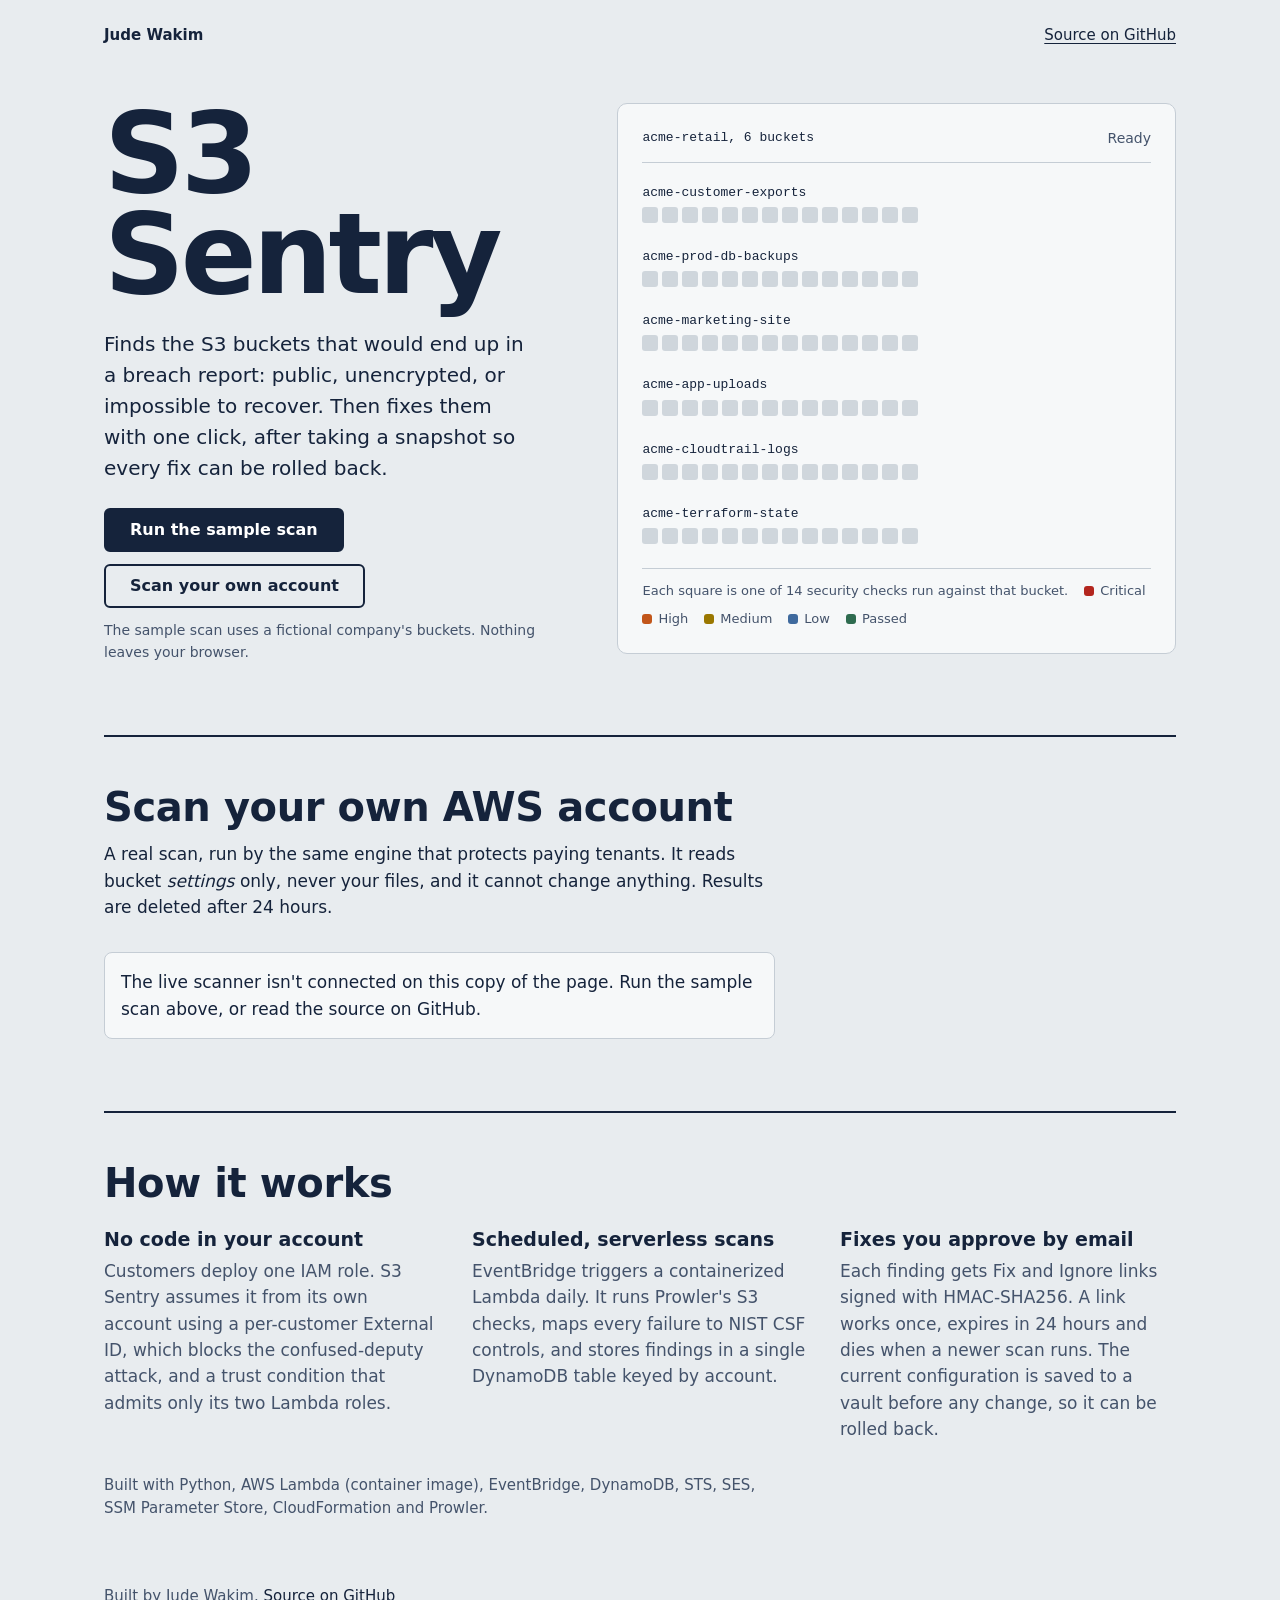
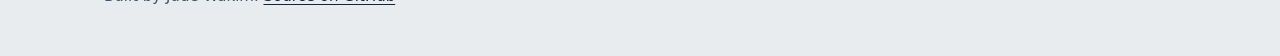
==== web/index.html @ f1c50d21 "feat(web): portfolio demo page with sample and live scan - Sample scan of a fictional company runs f" ====
<!doctype html>
<html lang="en">
<head>
<meta charset="utf-8">
<meta name="viewport" content="width=device-width, initial-scale=1">
<title>S3 Sentry — Jude Wakim</title>
<meta name="description" content="S3 Sentry scans AWS S3 buckets for public exposure, missing encryption and weak recovery settings, then offers one-click fixes with rollback. Try a sample scan or scan your own account read-only.">
<!-- connect-src is narrowed to the demo API host by config.js at deploy time; see web/README.md -->
<meta http-equiv="Content-Security-Policy" content="default-src 'self'; script-src 'self'; style-src 'self' https://fonts.googleapis.com; font-src https://fonts.gstatic.com; img-src 'self' data:; connect-src 'self' https://*.lambda-url.us-east-1.on.aws; base-uri 'none'; form-action 'none'">
<meta name="referrer" content="no-referrer">
<link rel="preconnect" href="https://fonts.googleapis.com">
<link rel="preconnect" href="https://fonts.gstatic.com" crossorigin>
<link rel="stylesheet" href="https://fonts.googleapis.com/css2?family=Archivo:wdth,wght@62..125,400..800&family=Atkinson+Hyperlegible:wght@400;700&family=JetBrains+Mono:wght@400;500&display=swap">
<link rel="stylesheet" href="styles.css">
</head>
<body>
<a class="skip" href="#main">Skip to content</a>

<header class="top">
  <a class="mark" href="../">Jude Wakim</a>
  <nav aria-label="Project links">
    <a href="https://github.com/Judewakim/s3-misconfig">Source on GitHub</a>
  </nav>
</header>

<main id="main">
  <section class="hero" aria-labelledby="title">
    <div class="hero-text">
      <h1 id="title">S3 Sentry</h1>
      <p class="lede">Finds the S3 buckets that would end up in a breach report: public, unencrypted, or impossible to recover. Then fixes them with one click, after taking a snapshot so every fix can be rolled back.</p>
      <div class="hero-actions">
        <button class="btn primary" id="run-sample" type="button">Run the sample scan</button>
        <a class="btn" href="#live">Scan your own account</a>
      </div>
      <p class="fine">The sample scan uses a fictional company's buckets. Nothing leaves your browser.</p>
    </div>

    <figure class="wall-wrap" aria-labelledby="wall-caption">
      <div class="wall-head">
        <span id="wall-account">acme-retail, 6 buckets</span>
        <span id="wall-progress" aria-live="polite">Ready</span>
      </div>
      <ol class="wall" id="wall"></ol>
      <figcaption id="wall-caption" class="legend">
        Each square is one of 14 security checks run against that bucket.
        <span class="key"><i class="pip fail critical"></i>Critical</span>
        <span class="key"><i class="pip fail high"></i>High</span>
        <span class="key"><i class="pip fail medium"></i>Medium</span>
        <span class="key"><i class="pip fail low"></i>Low</span>
        <span class="key"><i class="pip pass"></i>Passed</span>
      </figcaption>
    </figure>
  </section>

  <section class="results" id="results" aria-labelledby="results-title" hidden>
    <div class="results-head">
      <h2 id="results-title">What the scan found</h2>
      <p id="results-summary" class="summary"></p>
      <div class="filters" role="group" aria-label="Filter findings">
        <button type="button" class="chip" data-filter="FAIL" aria-pressed="true">Failed</button>
        <button type="button" class="chip" data-filter="ALL" aria-pressed="false">All checks</button>
      </div>
    </div>
    <ul class="findings" id="findings"></ul>
    <button type="button" class="btn small show-more" id="show-more" hidden>Show all</button>
    <p class="fine" id="results-note"></p>
  </section>

  <section class="live" id="live" aria-labelledby="live-title">
    <h2 id="live-title">Scan your own AWS account</h2>
    <p class="lede-sm">A real scan, run by the same engine that protects paying tenants. It reads bucket <em>settings</em> only, never your files, and it cannot change anything. Results are deleted after 24 hours.</p>

    <div class="live-off" id="live-off" hidden>
      <p>The live scanner isn't connected on this copy of the page. Run the sample scan above, or read the source on GitHub.</p>
    </div>

    <ol class="steps" id="steps">
      <li class="step" data-step="1">
        <h3>Get a one-time link</h3>
        <p>Creates a private session and a secret that only your account will hold.</p>
        <button class="btn primary" id="start-session" type="button">Create my demo link</button>
        <p class="status" id="s1-status" role="status"></p>
      </li>
      <li class="step" data-step="2" aria-disabled="true">
        <h3>Deploy the read-only role</h3>
        <p>Opens AWS CloudFormation with everything filled in. Check the box that acknowledges IAM resources, then choose <b>Create stack</b>. It takes about a minute.</p>
        <a class="btn" id="launch-link" href="#" target="_blank" rel="noopener noreferrer" aria-disabled="true">Open CloudFormation</a>
        <details class="perm">
          <summary>Exactly what the role can do</summary>
          <p>Read the configuration of your buckets: public access settings, policy and ACL status, encryption, versioning, object lock, logging and ownership. It has no permission to list or read objects and no write permissions at all. Only S3 Sentry's demo scanner can use it, and only with your session's secret.</p>
          <p><a href="https://github.com/Judewakim/s3-misconfig/blob/main/demo/demo_onboarding.yaml">Read the template</a></p>
        </details>
      </li>
      <li class="step" data-step="3" aria-disabled="true">
        <h3>Start the scan</h3>
        <form id="scan-form" novalidate>
          <label for="account-id">Your 12-digit AWS account ID</label>
          <div class="row">
            <input id="account-id" name="account" inputmode="numeric" autocomplete="off" placeholder="1234 5678 9012" maxlength="14" disabled>
            <button class="btn primary" id="scan-btn" type="submit" disabled>Start scan</button>
          </div>
        </form>
        <p class="status" id="s3-status" role="status"></p>
      </li>
      <li class="step" data-step="4" aria-disabled="true">
        <h3>Remove the role</h3>
        <p>When you're done, delete the <b>S3SentryLiveDemo</b> stack in CloudFormation. That removes the only thing the demo created.</p>
      </li>
    </ol>
  </section>

  <section class="built" aria-labelledby="built-title">
    <h2 id="built-title">How it works</h2>
    <div class="built-grid">
      <div>
        <h3>No code in your account</h3>
        <p>Customers deploy one IAM role. S3 Sentry assumes it from its own account using a per-customer External ID, which blocks the confused-deputy attack, and a trust condition that admits only its two Lambda roles.</p>
      </div>
      <div>
        <h3>Scheduled, serverless scans</h3>
        <p>EventBridge triggers a containerized Lambda daily. It runs Prowler's S3 checks, maps every failure to NIST CSF controls, and stores findings in a single DynamoDB table keyed by account.</p>
      </div>
      <div>
        <h3>Fixes you approve by email</h3>
        <p>Each finding gets Fix and Ignore links signed with HMAC-SHA256. A link works once, expires in 24 hours and dies when a newer scan runs. The current configuration is saved to a vault before any change, so it can be rolled back.</p>
      </div>
    </div>
    <p class="stack">Built with Python, AWS Lambda (container image), EventBridge, DynamoDB, STS, SES, SSM Parameter Store, CloudFormation and Prowler.</p>
  </section>
</main>

<footer class="foot">
  <p>Built by Jude Wakim. <a href="https://github.com/Judewakim/s3-misconfig">Source on GitHub</a></p>
</footer>

<script src="config.js"></script>
<script src="sample-scan.js"></script>
<script src="app.js"></script>
</body>
</html>
---- web/styles.css ----
/* S3 Sentry demo — inspection-steel palette, severity colors carry meaning only. */
:root {
  --paper: #e8ecef;
  --sheet: #f6f8f9;
  --ink: #15233b;
  --ink-2: #44536b;
  --rule: #c5cdd5;
  --critical: #b3261e;
  --high: #c2561a;
  --medium: #9a7700;
  --low: #3f6a9e;
  --pass: #2e6b4f;
  --idle: #cfd6dc;
  --focus: #1f5fd6;

  --display: "Archivo", "Arial Narrow", system-ui, sans-serif;
  --body: "Atkinson Hyperlegible", system-ui, sans-serif;
  --mono: "JetBrains Mono", ui-monospace, Menlo, monospace;

  --s1: 4px; --s2: 8px; --s3: 12px; --s4: 16px; --s5: 24px; --s6: 32px; --s7: 48px; --s8: 72px;
}

* { box-sizing: border-box; }
[hidden] { display: none !important; }
html { -webkit-text-size-adjust: 100%; }
body {
  margin: 0;
  background: var(--paper);
  color: var(--ink);
  font: 400 17px/1.55 var(--body);
}
a { color: var(--ink); text-underline-offset: 3px; }
a:hover { color: var(--low); }
:focus-visible { outline: 3px solid var(--focus); outline-offset: 2px; border-radius: 2px; }
.skip { position: absolute; left: -999px; top: var(--s2); background: var(--ink); color: #fff; padding: var(--s2) var(--s3); }
.skip:focus { left: var(--s2); }

/* ---------------------------------------------------------------- frame */
.top, main, .foot { max-width: 1120px; margin: 0 auto; padding: 0 var(--s5); }
.top {
  display: flex; justify-content: space-between; align-items: baseline;
  padding-top: var(--s5); padding-bottom: var(--s5);
  font-size: 15px;
}
.mark { font-family: var(--display); font-weight: 700; text-decoration: none; font-stretch: 112%; }
.foot { padding-top: var(--s7); padding-bottom: var(--s7); color: var(--ink-2); font-size: 15px; }

h1, h2, h3 { font-family: var(--display); margin: 0; line-height: 1.1; }
h2 { font-size: clamp(28px, 4vw, 40px); font-weight: 700; font-stretch: 118%; letter-spacing: -0.01em; }
h3 { font-size: 19px; font-weight: 650; font-stretch: 100%; }
p { margin: 0; }
.fine { font-size: 14px; color: var(--ink-2); }

/* ---------------------------------------------------------------- hero */
.hero {
  display: grid;
  grid-template-columns: minmax(0, 5fr) minmax(0, 6fr);
  gap: var(--s7);
  align-items: start;
  padding: var(--s6) 0 var(--s8);
}
h1 {
  font-size: clamp(56px, 9vw, 112px);
  font-weight: 800;
  font-stretch: 125%;
  letter-spacing: -0.035em;
  line-height: 0.9;
  margin-bottom: var(--s5);
}
.lede { font-size: 20px; max-width: 34ch; margin-bottom: var(--s5); }
.lede-sm { max-width: 62ch; margin: var(--s3) 0 var(--s6); }
.hero-actions { display: flex; flex-wrap: wrap; gap: var(--s3); margin-bottom: var(--s3); }

.btn {
  display: inline-flex; align-items: center; justify-content: center;
  min-height: 44px; padding: 0 var(--s5);
  font: 700 16px/1 var(--body);
  color: var(--ink); background: transparent;
  border: 2px solid var(--ink); border-radius: 6px;
  text-decoration: none; cursor: pointer;
}
.btn:hover { background: var(--sheet); color: var(--ink); }
.btn.primary { background: var(--ink); color: #fff; }
.btn.primary:hover { background: #22375a; }
.btn:disabled, .btn[aria-disabled="true"] { opacity: 0.4; cursor: not-allowed; pointer-events: none; }
.btn.small { min-height: 36px; padding: 0 var(--s4); font-size: 14px; border-width: 1.5px; }

/* ---------------------------------------------------------------- wall */
.wall-wrap {
  margin: 0;
  background: var(--sheet);
  border: 1px solid var(--rule);
  border-radius: 10px;
  padding: var(--s5);
}
.wall-head {
  display: flex; justify-content: space-between; gap: var(--s3);
  font-size: 14px; color: var(--ink-2);
  padding-bottom: var(--s3); margin-bottom: var(--s3);
  border-bottom: 1px solid var(--rule);
}
#wall-progress { white-space: nowrap; }
#wall-account { font-family: var(--mono); font-size: 13px; color: var(--ink); }
.wall { list-style: none; margin: 0; padding: 0; display: grid; gap: var(--s2); }
.bucket {
  display: grid;
  grid-template-columns: auto 1fr;
  gap: var(--s1) var(--s4);
  align-items: center;
  padding: var(--s2) 0;
}
.bucket-name { grid-column: 1 / -1; }
.bucket-name {
  font-family: var(--mono); font-size: 13px;
  overflow: hidden; text-overflow: ellipsis; white-space: nowrap;
}
.pips { display: grid; grid-template-columns: repeat(14, 16px); gap: 4px; }
.pip {
  display: block; width: 16px; height: 16px; border-radius: 3px;
  background: var(--idle);
  transition: background-color 160ms ease, transform 160ms ease;
}
.pip.on[data-status="PASS"] { background: var(--pass); }
.pip.on[data-status="FAIL"][data-sev="critical"] { background: var(--critical); transform: scale(1.12); }
.pip.on[data-status="FAIL"][data-sev="high"] { background: var(--high); }
.pip.on[data-status="FAIL"][data-sev="medium"] { background: var(--medium); }
.pip.on[data-status="FAIL"][data-sev="low"] { background: var(--low); }
.pip.on[data-status="NA"] { background: transparent; box-shadow: inset 0 0 0 1px var(--rule); }
.verdict { font-size: 13px; font-weight: 700; }
.bucket[data-worst="critical"] .verdict { color: var(--critical); }
.bucket[data-worst="high"] .verdict { color: var(--high); }
.bucket[data-worst="medium"] .verdict { color: var(--medium); }
.bucket[data-worst="low"] .verdict { color: var(--low); }
.bucket.clean .verdict { color: var(--pass); }
.more { font-size: 14px; color: var(--ink-2); padding-top: var(--s2); }

.legend {
  display: flex; flex-wrap: wrap; align-items: center; gap: var(--s2) var(--s4);
  margin-top: var(--s4); padding-top: var(--s3); border-top: 1px solid var(--rule);
  font-size: 13px; color: var(--ink-2);
}
.key { display: inline-flex; align-items: center; gap: 6px; }
.legend .pip { width: 10px; height: 10px; }
.legend .pip.fail.critical { background: var(--critical); }
.legend .pip.fail.high { background: var(--high); }
.legend .pip.fail.medium { background: var(--medium); }
.legend .pip.fail.low { background: var(--low); }
.legend .pip.pass { background: var(--pass); }

/* ------------------------------------------------------------- findings */
.results { padding-bottom: var(--s8); }
.results-head {
  display: grid; grid-template-columns: 1fr auto; gap: var(--s3) var(--s5);
  align-items: end; margin-bottom: var(--s5);
}
.summary { grid-column: 1; max-width: 70ch; color: var(--ink-2); }
.filters { grid-column: 2; grid-row: 1 / span 2; display: flex; gap: var(--s2); }
.chip {
  min-height: 36px; padding: 0 var(--s4);
  font: 700 14px/1 var(--body); color: var(--ink);
  background: transparent; border: 1.5px solid var(--rule); border-radius: 999px; cursor: pointer;
}
.chip[aria-pressed="true"] { background: var(--ink); border-color: var(--ink); color: #fff; }

.findings { list-style: none; margin: 0 0 var(--s4); padding: 0; border-top: 2px solid var(--ink); }
.finding {
  display: grid; grid-template-columns: 92px minmax(0, 1fr); gap: var(--s4);
  padding: var(--s4) 0; border-bottom: 1px solid var(--rule);
}
/* The inspection tag: severity name on a notched label, color = meaning. */
.tag {
  align-self: start;
  display: inline-block; padding: 5px 10px 5px 14px;
  font: 700 13px/1.2 var(--display); font-stretch: 110%;
  color: #fff; background: var(--pass);
  clip-path: polygon(8px 0, 100% 0, 100% 100%, 8px 100%, 0 50%);
}
.finding[data-sev="critical"] .tag { background: var(--critical); }
.finding[data-sev="high"] .tag { background: var(--high); }
.finding[data-sev="medium"] .tag { background: var(--medium); }
.finding[data-sev="low"] .tag { background: var(--low); }
.finding[data-status="PASS"] h3 { font-weight: 500; }
.finding-body { display: grid; gap: var(--s1); max-width: 72ch; }
.res { font-family: var(--mono); font-size: 13px; color: var(--ink-2); word-break: break-all; }
.detail { margin-top: var(--s1); }
.nist { font-size: 13px; color: var(--ink-2); }
.finding-actions { margin-top: var(--s2); }
.show-more { margin: 0 0 var(--s4); }
.empty { padding: var(--s5) 0; color: var(--ink-2); }

.fix { margin-top: var(--s3); padding: var(--s4); background: var(--sheet); border: 1px solid var(--rule); border-radius: 8px; display: grid; gap: var(--s3); }
.diff { display: grid; grid-template-columns: 1fr 1fr; gap: var(--s3); }
.side-label { display: block; font-size: 13px; color: var(--ink-2); margin-bottom: var(--s1); }
.fix pre {
  margin: 0; padding: var(--s3); overflow-x: auto;
  font: 12.5px/1.5 var(--mono); background: #fff; border: 1px solid var(--rule); border-radius: 6px;
}

/* ------------------------------------------------------------------ live */
.live { padding: var(--s7) 0 var(--s8); border-top: 2px solid var(--ink); }
.live-off { padding: var(--s4); background: var(--sheet); border: 1px solid var(--rule); border-radius: 8px; max-width: 62ch; }
.steps { list-style: none; counter-reset: step; margin: 0; padding: 0; display: grid; gap: var(--s2); max-width: 760px; }
.step {
  counter-increment: step;
  position: relative;
  padding: var(--s5) var(--s5) var(--s5) 76px;
  background: var(--sheet); border: 1px solid var(--rule); border-radius: 10px;
  display: grid; gap: var(--s3); justify-items: start;
}
.step::before {
  content: counter(step);
  position: absolute; left: var(--s5); top: 18px;
  font: 800 34px/1 var(--display); font-stretch: 125%;
  color: var(--ink);
}
.step[aria-disabled="true"] { opacity: 0.55; }
.step.done::before { content: "✓"; color: var(--pass); }
.step p { max-width: 60ch; }
.status { font-size: 15px; min-height: 1.4em; }
.status[data-tone="ok"] { color: var(--pass); font-weight: 700; }
.status[data-tone="err"] { color: var(--critical); font-weight: 700; }
#scan-form { display: grid; gap: var(--s2); width: 100%; }
#scan-form label { font-weight: 700; font-size: 15px; }
.row { display: flex; gap: var(--s2); flex-wrap: wrap; }
#account-id {
  min-height: 44px; width: 14em; padding: 0 var(--s3);
  font: 500 17px var(--mono); letter-spacing: 0.04em;
  color: var(--ink); background: #fff; border: 1.5px solid var(--ink-2); border-radius: 6px;
}
#account-id:disabled { background: transparent; border-color: var(--rule); }
.perm summary { cursor: pointer; font-weight: 700; font-size: 15px; }
.perm[open] summary { margin-bottom: var(--s2); }
.perm p + p { margin-top: var(--s2); }

/* ---------------------------------------------------------------- built */
.built { padding: var(--s7) 0 var(--s4); border-top: 2px solid var(--ink); }
.built-grid { display: grid; grid-template-columns: repeat(3, minmax(0, 1fr)); gap: var(--s6); margin: var(--s5) 0 var(--s6); }
.built-grid h3 { margin-bottom: var(--s2); }
.built-grid p { color: var(--ink-2); }
.stack { font-size: 15px; color: var(--ink-2); max-width: 70ch; }

/* ------------------------------------------------------------ responsive */
@media (max-width: 920px) {
  .hero { grid-template-columns: 1fr; gap: var(--s6); padding-bottom: var(--s7); }
  .built-grid { grid-template-columns: 1fr; gap: var(--s5); }
}
@media (max-width: 560px) {
  body { font-size: 16px; }
  .top, main, .foot { padding: 0 var(--s4); }
  .top { padding-top: var(--s4); padding-bottom: var(--s4); }
  .wall-wrap { padding: var(--s4); }
  .pips { grid-template-columns: repeat(14, minmax(0, 1fr)); gap: 3px; width: 100%; }
  .bucket .pip { width: 100%; height: auto; aspect-ratio: 1; }
  .bucket { grid-template-columns: minmax(0, 1fr) 72px; }
  .results-head { grid-template-columns: 1fr; }
  .filters { grid-column: 1; grid-row: auto; }
  .finding { grid-template-columns: 1fr; gap: var(--s2); }
  .tag { justify-self: start; }
  .diff { grid-template-columns: 1fr; }
  .step { padding: var(--s4) var(--s4) var(--s4) 56px; }
  .step::before { left: var(--s4); font-size: 28px; }
  #account-id { width: 100%; }
}
@media (prefers-reduced-motion: reduce) {
  .pip { transition: none; }
}
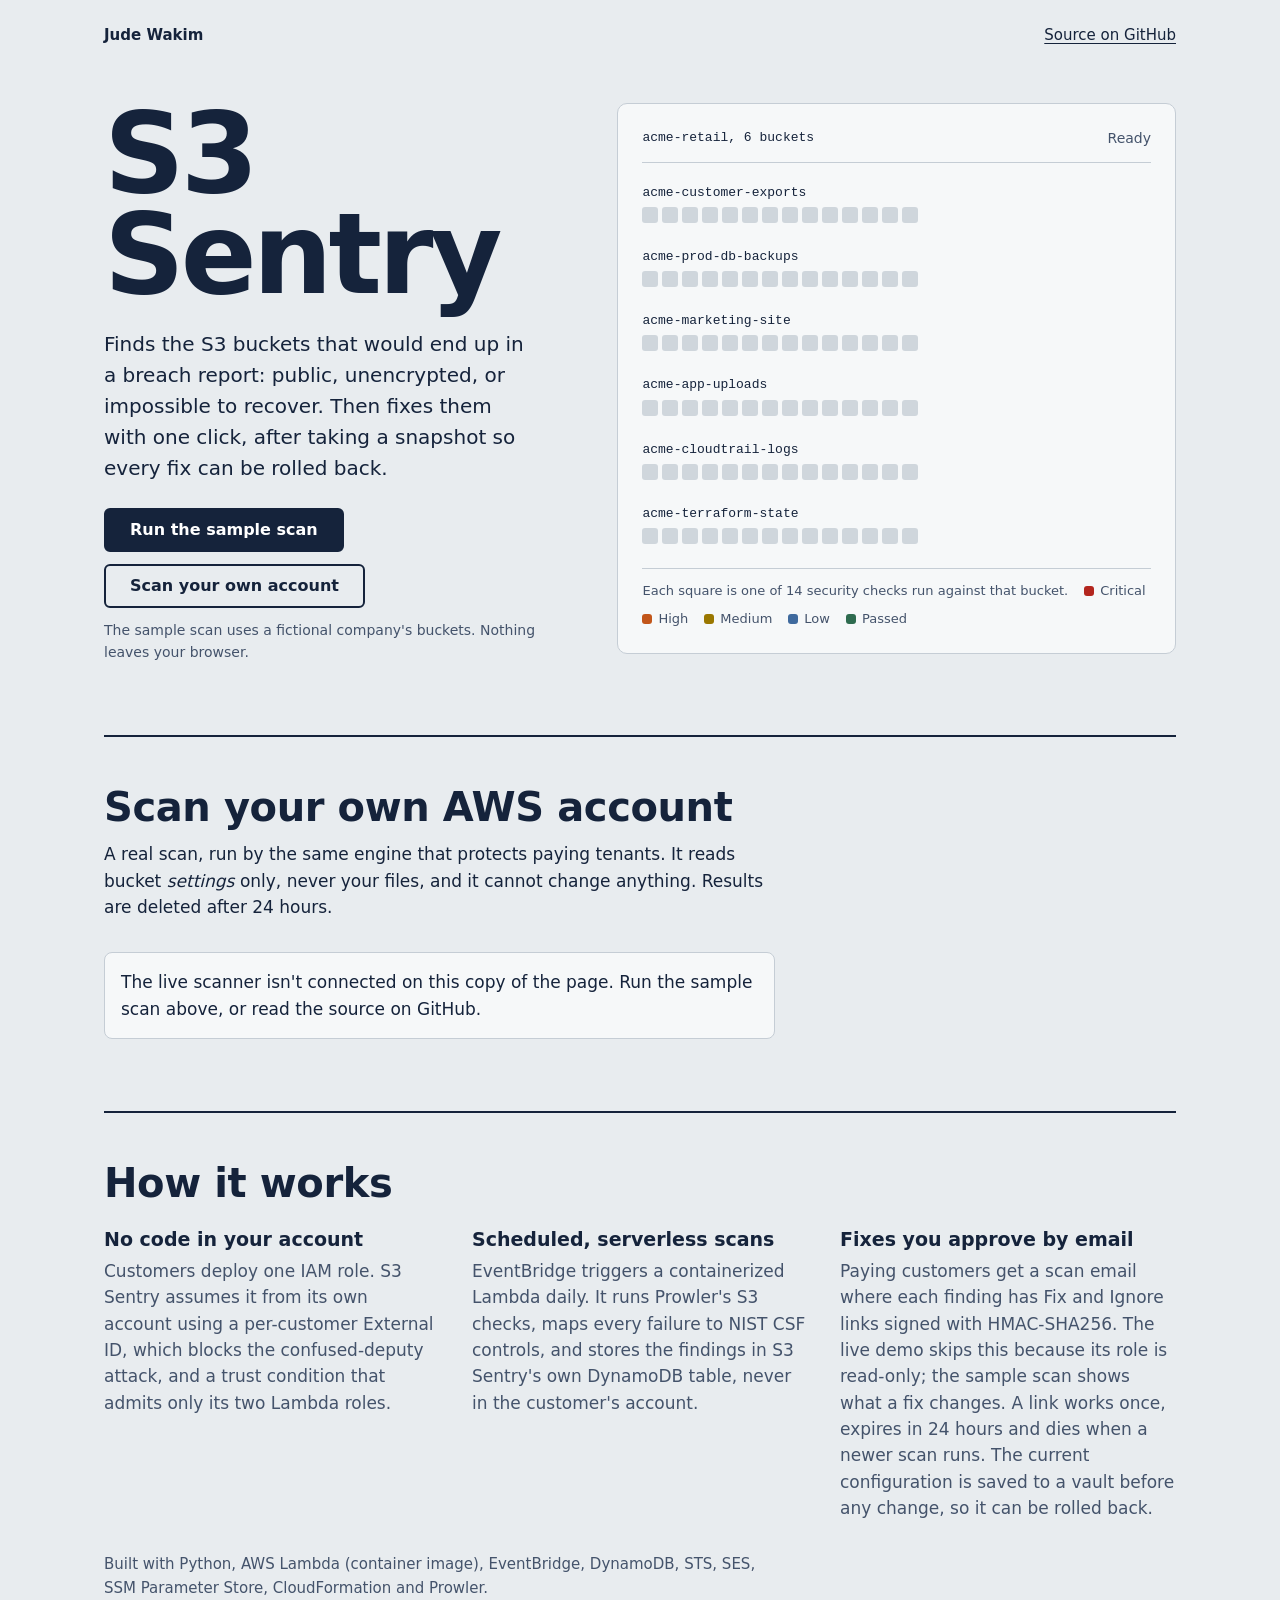
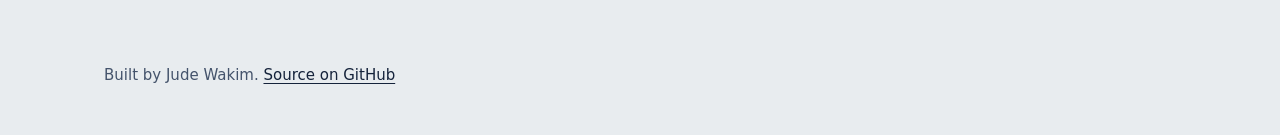
==== commit 9123069c: "fix: don't count account-level findings as buckets; clarify demo copy - summarize(): buckets_affecte" ====
--- a/web/index.html
+++ b/web/index.html
@@ -118,11 +118,11 @@
       </div>
       <div>
         <h3>Scheduled, serverless scans</h3>
-        <p>EventBridge triggers a containerized Lambda daily. It runs Prowler's S3 checks, maps every failure to NIST CSF controls, and stores findings in a single DynamoDB table keyed by account.</p>
+        <p>EventBridge triggers a containerized Lambda daily. It runs Prowler's S3 checks, maps every failure to NIST CSF controls, and stores the findings in S3 Sentry's own DynamoDB table, never in the customer's account.</p>
       </div>
       <div>
         <h3>Fixes you approve by email</h3>
-        <p>Each finding gets Fix and Ignore links signed with HMAC-SHA256. A link works once, expires in 24 hours and dies when a newer scan runs. The current configuration is saved to a vault before any change, so it can be rolled back.</p>
+        <p>Paying customers get a scan email where each finding has Fix and Ignore links signed with HMAC-SHA256. The live demo skips this because its role is read-only; the sample scan shows what a fix changes. A link works once, expires in 24 hours and dies when a newer scan runs. The current configuration is saved to a vault before any change, so it can be rolled back.</p>
       </div>
     </div>
     <p class="stack">Built with Python, AWS Lambda (container image), EventBridge, DynamoDB, STS, SES, SSM Parameter Store, CloudFormation and Prowler.</p>
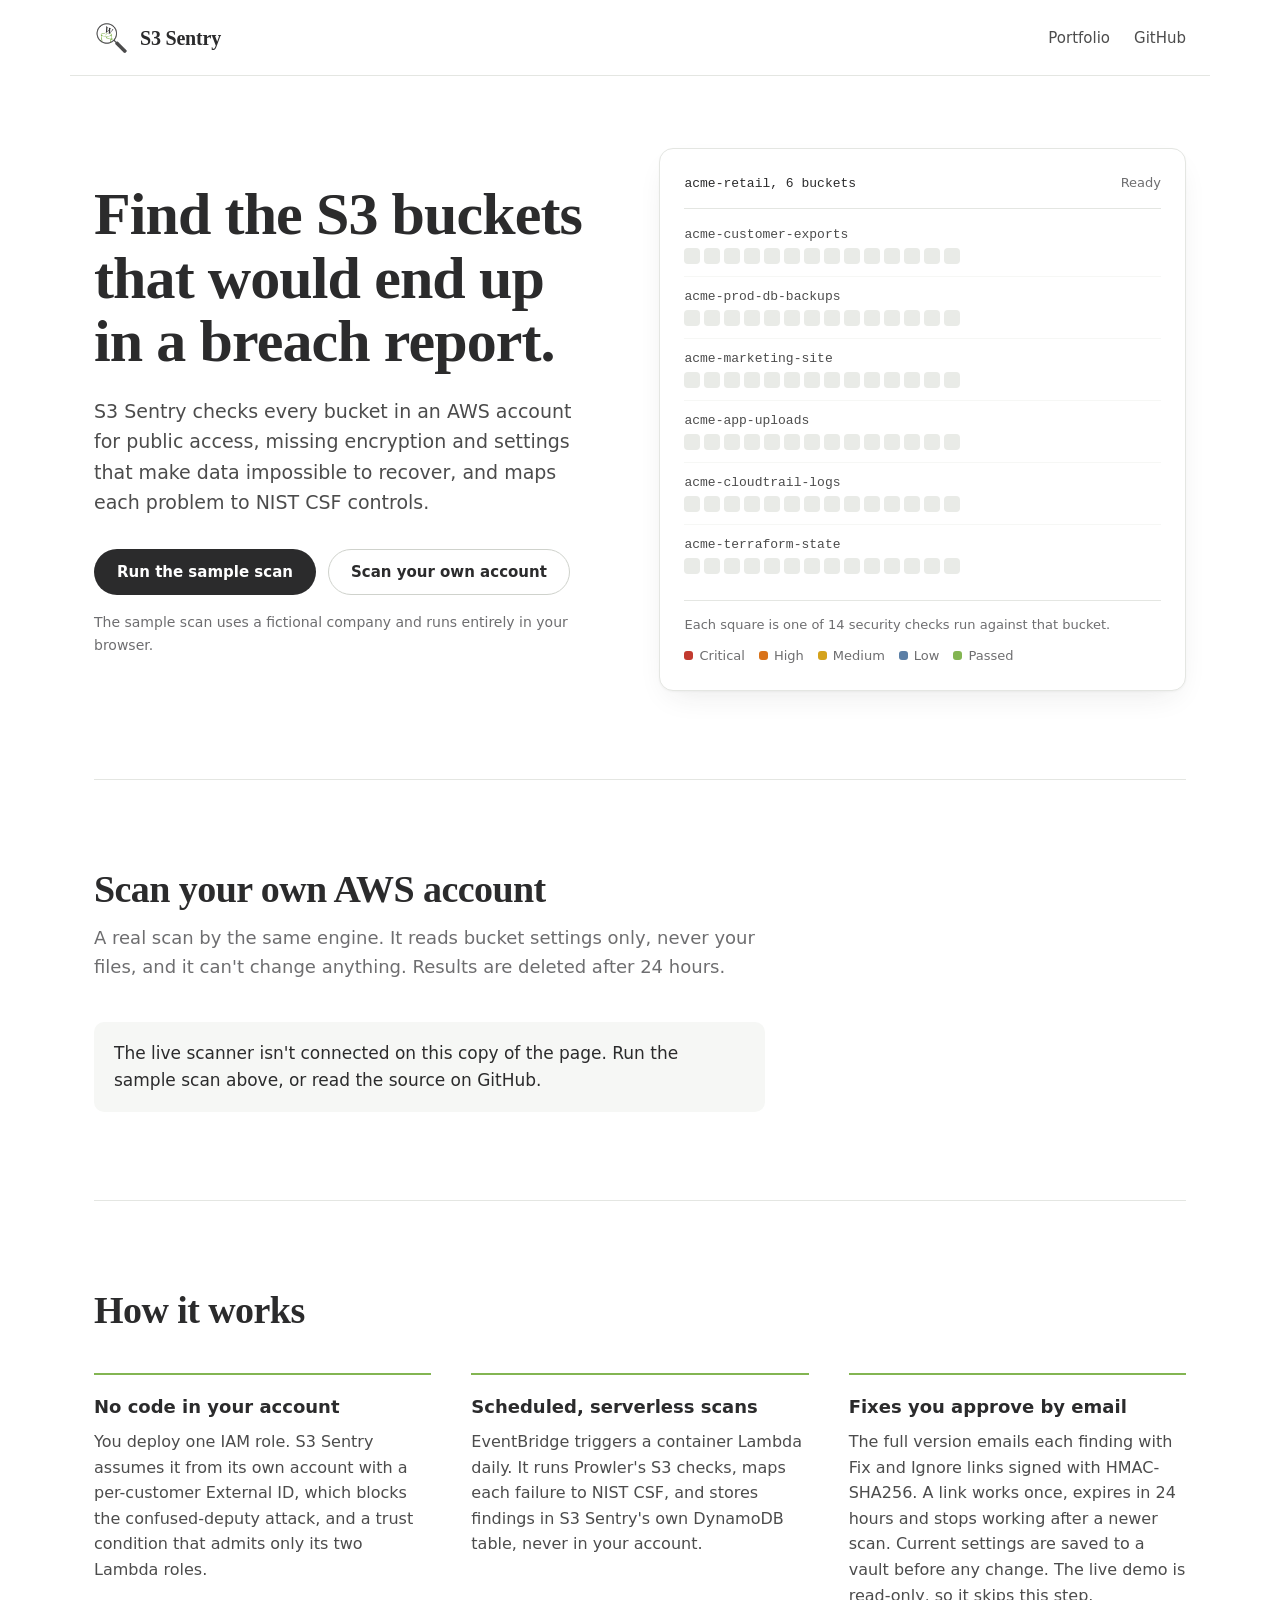
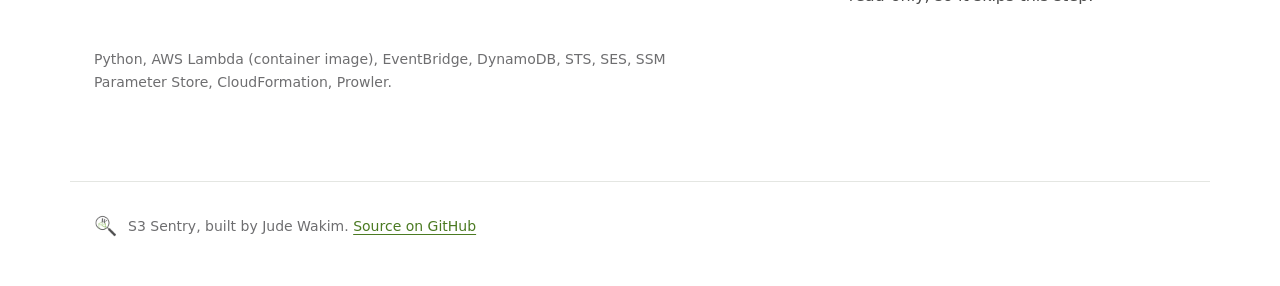
==== commit 33e3f6e7: "feat(web): redesign in S3 Sentry brand (white, graphite, logo green) - Logo in header/footer and as " ====
--- a/web/index.html
+++ b/web/index.html
@@ -4,71 +4,81 @@
 <meta charset="utf-8">
 <meta name="viewport" content="width=device-width, initial-scale=1">
 <title>S3 Sentry — Jude Wakim</title>
-<meta name="description" content="S3 Sentry scans AWS S3 buckets for public exposure, missing encryption and weak recovery settings, then offers one-click fixes with rollback. Try a sample scan or scan your own account read-only.">
-<!-- connect-src is narrowed to the demo API host by config.js at deploy time; see web/README.md -->
+<meta name="description" content="S3 Sentry scans AWS S3 buckets for public exposure, missing encryption and weak recovery settings. Try a sample scan, or scan your own account with a read-only role.">
 <meta http-equiv="Content-Security-Policy" content="default-src 'self'; script-src 'self'; style-src 'self' https://fonts.googleapis.com; font-src https://fonts.gstatic.com; img-src 'self' data:; connect-src 'self' https://*.lambda-url.us-east-1.on.aws; base-uri 'none'; form-action 'none'">
 <meta name="referrer" content="no-referrer">
+<link rel="icon" href="logo.png">
 <link rel="preconnect" href="https://fonts.googleapis.com">
 <link rel="preconnect" href="https://fonts.gstatic.com" crossorigin>
-<link rel="stylesheet" href="https://fonts.googleapis.com/css2?family=Archivo:wdth,wght@62..125,400..800&family=Atkinson+Hyperlegible:wght@400;700&family=JetBrains+Mono:wght@400;500&display=swap">
+<link rel="stylesheet" href="https://fonts.googleapis.com/css2?family=Source+Serif+4:opsz,wght@8..60,600;8..60,700&family=IBM+Plex+Sans:wght@400;500;600&family=IBM+Plex+Mono:wght@400;500&display=swap">
 <link rel="stylesheet" href="styles.css">
 </head>
 <body>
 <a class="skip" href="#main">Skip to content</a>
 
 <header class="top">
-  <a class="mark" href="../">Jude Wakim</a>
+  <a class="brand" href="./" aria-label="S3 Sentry home">
+    <img src="logo.png" alt="" width="36" height="36">
+    <span>S3 Sentry</span>
+  </a>
   <nav aria-label="Project links">
-    <a href="https://github.com/Judewakim/s3-misconfig">Source on GitHub</a>
+    <a href="../">Portfolio</a>
+    <a href="https://github.com/Judewakim/s3-misconfig">GitHub</a>
   </nav>
 </header>
 
 <main id="main">
   <section class="hero" aria-labelledby="title">
     <div class="hero-text">
-      <h1 id="title">S3 Sentry</h1>
-      <p class="lede">Finds the S3 buckets that would end up in a breach report: public, unencrypted, or impossible to recover. Then fixes them with one click, after taking a snapshot so every fix can be rolled back.</p>
+      <h1 id="title">Find the S3 buckets that would end up in a breach report.</h1>
+      <p class="lede">S3 Sentry checks every bucket in an AWS account for public access, missing encryption and settings that make data impossible to recover, and maps each problem to NIST CSF controls.</p>
       <div class="hero-actions">
         <button class="btn primary" id="run-sample" type="button">Run the sample scan</button>
-        <a class="btn" href="#live">Scan your own account</a>
+        <a class="btn ghost" href="#live">Scan your own account</a>
       </div>
-      <p class="fine">The sample scan uses a fictional company's buckets. Nothing leaves your browser.</p>
+      <p class="fine">The sample scan uses a fictional company and runs entirely in your browser.</p>
     </div>
 
-    <figure class="wall-wrap" aria-labelledby="wall-caption">
+    <figure class="wall-card" aria-labelledby="wall-caption">
       <div class="wall-head">
         <span id="wall-account">acme-retail, 6 buckets</span>
         <span id="wall-progress" aria-live="polite">Ready</span>
       </div>
       <ol class="wall" id="wall"></ol>
       <figcaption id="wall-caption" class="legend">
-        Each square is one of 14 security checks run against that bucket.
-        <span class="key"><i class="pip fail critical"></i>Critical</span>
-        <span class="key"><i class="pip fail high"></i>High</span>
-        <span class="key"><i class="pip fail medium"></i>Medium</span>
-        <span class="key"><i class="pip fail low"></i>Low</span>
-        <span class="key"><i class="pip pass"></i>Passed</span>
+        <span class="legend-text">Each square is one of 14 security checks run against that bucket.</span>
+        <span class="keys">
+          <span class="key"><i class="dot" data-k="critical"></i>Critical</span>
+          <span class="key"><i class="dot" data-k="high"></i>High</span>
+          <span class="key"><i class="dot" data-k="medium"></i>Medium</span>
+          <span class="key"><i class="dot" data-k="low"></i>Low</span>
+          <span class="key"><i class="dot" data-k="pass"></i>Passed</span>
+        </span>
       </figcaption>
     </figure>
   </section>
 
   <section class="results" id="results" aria-labelledby="results-title" hidden>
     <div class="results-head">
-      <h2 id="results-title">What the scan found</h2>
-      <p id="results-summary" class="summary"></p>
+      <div>
+        <h2 id="results-title">What the scan found</h2>
+        <p id="results-summary" class="summary"></p>
+      </div>
       <div class="filters" role="group" aria-label="Filter findings">
         <button type="button" class="chip" data-filter="FAIL" aria-pressed="true">Failed</button>
         <button type="button" class="chip" data-filter="ALL" aria-pressed="false">All checks</button>
       </div>
     </div>
     <ul class="findings" id="findings"></ul>
-    <button type="button" class="btn small show-more" id="show-more" hidden>Show all</button>
+    <button type="button" class="btn ghost small show-more" id="show-more" hidden>Show all</button>
     <p class="fine" id="results-note"></p>
   </section>
 
   <section class="live" id="live" aria-labelledby="live-title">
-    <h2 id="live-title">Scan your own AWS account</h2>
-    <p class="lede-sm">A real scan, run by the same engine that protects paying tenants. It reads bucket <em>settings</em> only, never your files, and it cannot change anything. Results are deleted after 24 hours.</p>
+    <div class="section-intro">
+      <h2 id="live-title">Scan your own AWS account</h2>
+      <p>A real scan by the same engine. It reads bucket settings only, never your files, and it can't change anything. Results are deleted after 24 hours.</p>
+    </div>
 
     <div class="live-off" id="live-off" hidden>
       <p>The live scanner isn't connected on this copy of the page. Run the sample scan above, or read the source on GitHub.</p>
@@ -76,61 +86,72 @@
 
     <ol class="steps" id="steps">
       <li class="step" data-step="1">
-        <h3>Get a one-time link</h3>
-        <p>Creates a private session and a secret that only your account will hold.</p>
-        <button class="btn primary" id="start-session" type="button">Create my demo link</button>
-        <p class="status" id="s1-status" role="status"></p>
+        <div class="step-body">
+          <h3>Get a one-time link</h3>
+          <p>Creates a private session and a secret only your account will hold.</p>
+          <button class="btn primary" id="start-session" type="button">Create my demo link</button>
+          <p class="status" id="s1-status" role="status"></p>
+        </div>
       </li>
       <li class="step" data-step="2" aria-disabled="true">
-        <h3>Deploy the read-only role</h3>
-        <p>Opens AWS CloudFormation with everything filled in. Check the box that acknowledges IAM resources, then choose <b>Create stack</b>. It takes about a minute.</p>
-        <a class="btn" id="launch-link" href="#" target="_blank" rel="noopener noreferrer" aria-disabled="true">Open CloudFormation</a>
-        <details class="perm">
-          <summary>Exactly what the role can do</summary>
-          <p>Read the configuration of your buckets: public access settings, policy and ACL status, encryption, versioning, object lock, logging and ownership. It has no permission to list or read objects and no write permissions at all. Only S3 Sentry's demo scanner can use it, and only with your session's secret.</p>
-          <p><a href="https://github.com/Judewakim/s3-misconfig/blob/main/demo/demo_onboarding.yaml">Read the template</a></p>
-        </details>
+        <div class="step-body">
+          <h3>Deploy the read-only role</h3>
+          <p>Opens AWS CloudFormation with everything filled in. Tick the box that acknowledges IAM resources, then choose <b>Create stack</b>. It takes about a minute.</p>
+          <a class="btn ghost" id="launch-link" href="#" target="_blank" rel="noopener noreferrer" aria-disabled="true">Open CloudFormation</a>
+          <details class="perm">
+            <summary>Exactly what the role can do</summary>
+            <p>Read the configuration of your buckets: public access settings, policy and ACL status, encryption, versioning, object lock, logging and ownership. It can't list or read objects and has no write permissions. Only S3 Sentry's demo scanner can use it, and only with your session's secret.</p>
+            <p><a href="https://github.com/Judewakim/s3-misconfig/blob/main/demo/demo_onboarding.yaml">Read the template</a></p>
+          </details>
+        </div>
       </li>
       <li class="step" data-step="3" aria-disabled="true">
-        <h3>Start the scan</h3>
-        <form id="scan-form" novalidate>
-          <label for="account-id">Your 12-digit AWS account ID</label>
-          <div class="row">
-            <input id="account-id" name="account" inputmode="numeric" autocomplete="off" placeholder="1234 5678 9012" maxlength="14" disabled>
-            <button class="btn primary" id="scan-btn" type="submit" disabled>Start scan</button>
-          </div>
-        </form>
-        <p class="status" id="s3-status" role="status"></p>
+        <div class="step-body">
+          <h3>Start the scan</h3>
+          <form id="scan-form" novalidate>
+            <label for="account-id">Your 12-digit AWS account ID</label>
+            <div class="row">
+              <input id="account-id" name="account" inputmode="numeric" autocomplete="off" placeholder="1234 5678 9012" maxlength="14" disabled>
+              <button class="btn primary" id="scan-btn" type="submit" disabled>Start scan</button>
+            </div>
+          </form>
+          <p class="status" id="s3-status" role="status"></p>
+        </div>
       </li>
       <li class="step" data-step="4" aria-disabled="true">
-        <h3>Remove the role</h3>
-        <p>When you're done, delete the <b>S3SentryLiveDemo</b> stack in CloudFormation. That removes the only thing the demo created.</p>
+        <div class="step-body">
+          <h3>Remove the role</h3>
+          <p>When you're done, delete the <b>S3SentryLiveDemo</b> stack in CloudFormation. That removes the only thing the demo created.</p>
+        </div>
       </li>
     </ol>
   </section>
 
   <section class="built" aria-labelledby="built-title">
-    <h2 id="built-title">How it works</h2>
+    <div class="section-intro">
+      <h2 id="built-title">How it works</h2>
+    </div>
     <div class="built-grid">
       <div>
         <h3>No code in your account</h3>
-        <p>Customers deploy one IAM role. S3 Sentry assumes it from its own account using a per-customer External ID, which blocks the confused-deputy attack, and a trust condition that admits only its two Lambda roles.</p>
+        <p>You deploy one IAM role. S3 Sentry assumes it from its own account with a per-customer External ID, which blocks the confused-deputy attack, and a trust condition that admits only its two Lambda roles.</p>
       </div>
       <div>
         <h3>Scheduled, serverless scans</h3>
-        <p>EventBridge triggers a containerized Lambda daily. It runs Prowler's S3 checks, maps every failure to NIST CSF controls, and stores the findings in S3 Sentry's own DynamoDB table, never in the customer's account.</p>
+        <p>EventBridge triggers a container Lambda daily. It runs Prowler's S3 checks, maps each failure to NIST CSF, and stores findings in S3 Sentry's own DynamoDB table, never in your account.</p>
       </div>
       <div>
         <h3>Fixes you approve by email</h3>
-        <p>Paying customers get a scan email where each finding has Fix and Ignore links signed with HMAC-SHA256. The live demo skips this because its role is read-only; the sample scan shows what a fix changes. A link works once, expires in 24 hours and dies when a newer scan runs. The current configuration is saved to a vault before any change, so it can be rolled back.</p>
+        <p>The full version emails each finding with Fix and Ignore links signed with HMAC-SHA256. A link works once, expires in 24 hours and stops working after a newer scan. Current settings are saved to a vault before any change. The live demo is read-only, so it skips this step.</p>
       </div>
     </div>
-    <p class="stack">Built with Python, AWS Lambda (container image), EventBridge, DynamoDB, STS, SES, SSM Parameter Store, CloudFormation and Prowler.</p>
+    <p class="stack">Python, AWS Lambda (container image), EventBridge, DynamoDB, STS, SES, SSM Parameter Store, CloudFormation, Prowler.</p>
   </section>
 </main>
 
 <footer class="foot">
-  <p>Built by Jude Wakim. <a href="https://github.com/Judewakim/s3-misconfig">Source on GitHub</a></p>
+  <img src="logo.png" alt="" width="24" height="24">
+  <p>S3 Sentry, built by Jude Wakim. <a href="https://github.com/Judewakim/s3-misconfig">Source on GitHub</a></p>
 </footer>
 
 <script src="config.js"></script>
--- a/web/styles.css
+++ b/web/styles.css
@@ -1,266 +1,281 @@
-/* S3 Sentry demo — inspection-steel palette, severity colors carry meaning only. */
+/* S3 Sentry — white, logo graphite, logo green. Severity hues are the only other color. */
 :root {
-  --paper: #e8ecef;
-  --sheet: #f6f8f9;
-  --ink: #15233b;
-  --ink-2: #44536b;
-  --rule: #c5cdd5;
-  --critical: #b3261e;
-  --high: #c2561a;
-  --medium: #9a7700;
-  --low: #3f6a9e;
-  --pass: #2e6b4f;
-  --idle: #cfd6dc;
-  --focus: #1f5fd6;
-
-  --display: "Archivo", "Arial Narrow", system-ui, sans-serif;
-  --body: "Atkinson Hyperlegible", system-ui, sans-serif;
-  --mono: "JetBrains Mono", ui-monospace, Menlo, monospace;
-
-  --s1: 4px; --s2: 8px; --s3: 12px; --s4: 16px; --s5: 24px; --s6: 32px; --s7: 48px; --s8: 72px;
+  --white: #ffffff;
+  --wash: #f6f7f5;          /* faint green-gray panel */
+  --ink: #2b2b2c;           /* text, close to the logo's W */
+  --graphite: #4c4c4c;      /* logo's lens and handle */
+  --muted: #6e6e70;
+  --line: #e4e6e2;
+  --green: #83b552;         /* logo green: fills and marks */
+  --green-ink: #4b7a22;     /* same hue, dark enough for text on white */
+  --green-wash: #eef5e6;
+
+  --critical: #c23a2f;
+  --high: #d9731a;
+  --medium: #d4a21c;
+  --low: #5b7fa6;
+  --idle: #e9ebe7;
+  --focus: #4b7a22;
+
+  --serif: "Source Serif 4", Georgia, "Times New Roman", serif;
+  --sans: "IBM Plex Sans", system-ui, -apple-system, sans-serif;
+  --mono: "IBM Plex Mono", ui-monospace, Menlo, monospace;
+
+  --r-sm: 6px; --r: 10px; --r-lg: 14px;
 }
 
 * { box-sizing: border-box; }
 [hidden] { display: none !important; }
-html { -webkit-text-size-adjust: 100%; }
+html { -webkit-text-size-adjust: 100%; scroll-behavior: smooth; }
+@media (prefers-reduced-motion: reduce) { html { scroll-behavior: auto; } }
 body {
   margin: 0;
-  background: var(--paper);
+  background: var(--white);
   color: var(--ink);
-  font: 400 17px/1.55 var(--body);
-}
-a { color: var(--ink); text-underline-offset: 3px; }
-a:hover { color: var(--low); }
-:focus-visible { outline: 3px solid var(--focus); outline-offset: 2px; border-radius: 2px; }
-.skip { position: absolute; left: -999px; top: var(--s2); background: var(--ink); color: #fff; padding: var(--s2) var(--s3); }
-.skip:focus { left: var(--s2); }
-
-/* ---------------------------------------------------------------- frame */
-.top, main, .foot { max-width: 1120px; margin: 0 auto; padding: 0 var(--s5); }
+  font: 400 17px/1.6 var(--sans);
+  -webkit-font-smoothing: antialiased;
+}
+a { color: var(--green-ink); text-underline-offset: 3px; text-decoration-thickness: 1px; }
+a:hover { color: var(--ink); }
+:focus-visible { outline: 2px solid var(--focus); outline-offset: 3px; border-radius: 4px; }
+.skip { position: absolute; left: -999px; top: 8px; background: var(--ink); color: #fff; padding: 8px 12px; border-radius: var(--r-sm); }
+.skip:focus { left: 8px; }
+
+h1, h2, h3 { margin: 0; color: var(--ink); }
+h1, h2 { font-family: var(--serif); font-weight: 700; letter-spacing: -0.015em; }
+h1 { font-size: clamp(38px, 5.2vw, 60px); line-height: 1.06; }
+h2 { font-size: clamp(28px, 3.4vw, 38px); line-height: 1.15; }
+h3 { font: 600 18px/1.35 var(--sans); }
+p { margin: 0; }
+.fine { font-size: 14px; color: var(--muted); }
+
+/* ------------------------------------------------------------ frame */
+.top, main, .foot { max-width: 1140px; margin: 0 auto; padding-left: 24px; padding-right: 24px; }
 .top {
-  display: flex; justify-content: space-between; align-items: baseline;
-  padding-top: var(--s5); padding-bottom: var(--s5);
-  font-size: 15px;
-}
-.mark { font-family: var(--display); font-weight: 700; text-decoration: none; font-stretch: 112%; }
-.foot { padding-top: var(--s7); padding-bottom: var(--s7); color: var(--ink-2); font-size: 15px; }
-
-h1, h2, h3 { font-family: var(--display); margin: 0; line-height: 1.1; }
-h2 { font-size: clamp(28px, 4vw, 40px); font-weight: 700; font-stretch: 118%; letter-spacing: -0.01em; }
-h3 { font-size: 19px; font-weight: 650; font-stretch: 100%; }
-p { margin: 0; }
-.fine { font-size: 14px; color: var(--ink-2); }
-
-/* ---------------------------------------------------------------- hero */
-.hero {
-  display: grid;
-  grid-template-columns: minmax(0, 5fr) minmax(0, 6fr);
-  gap: var(--s7);
-  align-items: start;
-  padding: var(--s6) 0 var(--s8);
-}
-h1 {
-  font-size: clamp(56px, 9vw, 112px);
-  font-weight: 800;
-  font-stretch: 125%;
-  letter-spacing: -0.035em;
-  line-height: 0.9;
-  margin-bottom: var(--s5);
-}
-.lede { font-size: 20px; max-width: 34ch; margin-bottom: var(--s5); }
-.lede-sm { max-width: 62ch; margin: var(--s3) 0 var(--s6); }
-.hero-actions { display: flex; flex-wrap: wrap; gap: var(--s3); margin-bottom: var(--s3); }
-
+  display: flex; align-items: center; justify-content: space-between;
+  height: 76px; border-bottom: 1px solid var(--line);
+}
+.brand { display: inline-flex; align-items: center; gap: 10px; text-decoration: none; color: var(--ink); }
+.brand span { font: 700 20px/1 var(--serif); letter-spacing: -0.01em; }
+.top nav { display: flex; gap: 24px; font-size: 15px; }
+.top nav a { color: var(--graphite); text-decoration: none; }
+.top nav a:hover { color: var(--green-ink); }
+
+main > section { padding: 88px 0; }
+main > section + section { border-top: 1px solid var(--line); }
+.section-intro { max-width: 62ch; margin-bottom: 40px; }
+.section-intro p { margin-top: 12px; color: var(--muted); font-size: 18px; }
+
+.foot {
+  display: flex; align-items: center; gap: 10px;
+  padding-top: 32px; padding-bottom: 48px;
+  border-top: 1px solid var(--line);
+  color: var(--muted); font-size: 14px;
+}
+
+/* ---------------------------------------------------------- buttons */
 .btn {
   display: inline-flex; align-items: center; justify-content: center;
-  min-height: 44px; padding: 0 var(--s5);
-  font: 700 16px/1 var(--body);
-  color: var(--ink); background: transparent;
-  border: 2px solid var(--ink); border-radius: 6px;
+  min-height: 46px; padding: 0 22px;
+  font: 600 15px/1 var(--sans);
+  border-radius: 999px; border: 1.5px solid transparent;
   text-decoration: none; cursor: pointer;
-}
-.btn:hover { background: var(--sheet); color: var(--ink); }
-.btn.primary { background: var(--ink); color: #fff; }
-.btn.primary:hover { background: #22375a; }
-.btn:disabled, .btn[aria-disabled="true"] { opacity: 0.4; cursor: not-allowed; pointer-events: none; }
-.btn.small { min-height: 36px; padding: 0 var(--s4); font-size: 14px; border-width: 1.5px; }
-
-/* ---------------------------------------------------------------- wall */
-.wall-wrap {
-  margin: 0;
-  background: var(--sheet);
-  border: 1px solid var(--rule);
-  border-radius: 10px;
-  padding: var(--s5);
+  transition: background-color 140ms ease, border-color 140ms ease, color 140ms ease;
+}
+.btn.primary { background: var(--ink); color: var(--white); }
+.btn.primary:hover { background: #000; color: var(--white); }
+.btn.ghost { background: var(--white); color: var(--ink); border-color: #cfd2cc; }
+.btn.ghost:hover { border-color: var(--ink); color: var(--ink); }
+.btn.small { min-height: 36px; padding: 0 16px; font-size: 14px; }
+.btn:disabled, .btn[aria-disabled="true"] { opacity: 0.35; cursor: not-allowed; pointer-events: none; }
+
+/* ------------------------------------------------------------- hero */
+.hero {
+  display: grid; grid-template-columns: minmax(0, 1fr) minmax(0, 1.05fr);
+  gap: 64px; align-items: center;
+  padding-top: 72px !important;
+}
+.lede { margin: 22px 0 32px; font-size: 19px; color: var(--graphite); max-width: 46ch; }
+.hero-actions { display: flex; flex-wrap: wrap; gap: 12px; margin-bottom: 16px; }
+
+/* The scan wall: the one moving part of the page. */
+.wall-card {
+  margin: 0; padding: 24px;
+  background: var(--white);
+  border: 1px solid var(--line); border-radius: var(--r-lg);
+  box-shadow: 0 1px 2px rgba(43, 43, 44, 0.04), 0 12px 32px -12px rgba(43, 43, 44, 0.12);
 }
 .wall-head {
-  display: flex; justify-content: space-between; gap: var(--s3);
-  font-size: 14px; color: var(--ink-2);
-  padding-bottom: var(--s3); margin-bottom: var(--s3);
-  border-bottom: 1px solid var(--rule);
-}
+  display: flex; justify-content: space-between; gap: 12px; align-items: baseline;
+  padding-bottom: 14px; margin-bottom: 6px; border-bottom: 1px solid var(--line);
+  font-size: 13px; color: var(--muted);
+}
+#wall-account { font: 500 13px var(--mono); color: var(--ink); }
 #wall-progress { white-space: nowrap; }
-#wall-account { font-family: var(--mono); font-size: 13px; color: var(--ink); }
-.wall { list-style: none; margin: 0; padding: 0; display: grid; gap: var(--s2); }
+.wall { list-style: none; margin: 0; padding: 0; }
 .bucket {
-  display: grid;
-  grid-template-columns: auto 1fr;
-  gap: var(--s1) var(--s4);
-  align-items: center;
-  padding: var(--s2) 0;
-}
-.bucket-name { grid-column: 1 / -1; }
+  display: grid; grid-template-columns: auto 1fr; gap: 6px 16px; align-items: center;
+  padding: 12px 0; border-bottom: 1px solid var(--wash);
+}
+.bucket:last-child { border-bottom: 0; }
 .bucket-name {
-  font-family: var(--mono); font-size: 13px;
+  grid-column: 1 / -1;
+  font: 400 13px var(--mono); color: var(--graphite);
   overflow: hidden; text-overflow: ellipsis; white-space: nowrap;
 }
 .pips { display: grid; grid-template-columns: repeat(14, 16px); gap: 4px; }
 .pip {
-  display: block; width: 16px; height: 16px; border-radius: 3px;
+  display: block; width: 16px; height: 16px; border-radius: 4px;
   background: var(--idle);
-  transition: background-color 160ms ease, transform 160ms ease;
-}
-.pip.on[data-status="PASS"] { background: var(--pass); }
-.pip.on[data-status="FAIL"][data-sev="critical"] { background: var(--critical); transform: scale(1.12); }
+  transition: background-color 180ms ease;
+}
+.pip.on[data-status="PASS"] { background: var(--green); }
+.pip.on[data-status="FAIL"][data-sev="critical"] { background: var(--critical); }
 .pip.on[data-status="FAIL"][data-sev="high"] { background: var(--high); }
 .pip.on[data-status="FAIL"][data-sev="medium"] { background: var(--medium); }
 .pip.on[data-status="FAIL"][data-sev="low"] { background: var(--low); }
-.pip.on[data-status="NA"] { background: transparent; box-shadow: inset 0 0 0 1px var(--rule); }
-.verdict { font-size: 13px; font-weight: 700; }
+.pip.on[data-status="NA"] { background: transparent; box-shadow: inset 0 0 0 1px var(--line); }
+.verdict { font-size: 13px; font-weight: 600; color: var(--muted); }
 .bucket[data-worst="critical"] .verdict { color: var(--critical); }
-.bucket[data-worst="high"] .verdict { color: var(--high); }
-.bucket[data-worst="medium"] .verdict { color: var(--medium); }
+.bucket[data-worst="high"] .verdict { color: #b45d12; }
+.bucket[data-worst="medium"] .verdict { color: #8a6a0f; }
 .bucket[data-worst="low"] .verdict { color: var(--low); }
-.bucket.clean .verdict { color: var(--pass); }
-.more { font-size: 14px; color: var(--ink-2); padding-top: var(--s2); }
+.bucket.clean .verdict { color: var(--green-ink); }
+.more { padding-top: 12px; font-size: 14px; color: var(--muted); }
 
 .legend {
-  display: flex; flex-wrap: wrap; align-items: center; gap: var(--s2) var(--s4);
-  margin-top: var(--s4); padding-top: var(--s3); border-top: 1px solid var(--rule);
-  font-size: 13px; color: var(--ink-2);
-}
+  display: grid; gap: 10px;
+  margin-top: 14px; padding-top: 14px; border-top: 1px solid var(--line);
+  font-size: 13px; color: var(--muted);
+}
+.keys { display: flex; flex-wrap: wrap; gap: 6px 14px; }
 .key { display: inline-flex; align-items: center; gap: 6px; }
-.legend .pip { width: 10px; height: 10px; }
-.legend .pip.fail.critical { background: var(--critical); }
-.legend .pip.fail.high { background: var(--high); }
-.legend .pip.fail.medium { background: var(--medium); }
-.legend .pip.fail.low { background: var(--low); }
-.legend .pip.pass { background: var(--pass); }
-
-/* ------------------------------------------------------------- findings */
-.results { padding-bottom: var(--s8); }
+.dot { display: inline-block; width: 9px; height: 9px; border-radius: 3px; }
+.dot[data-k="critical"] { background: var(--critical); }
+.dot[data-k="high"] { background: var(--high); }
+.dot[data-k="medium"] { background: var(--medium); }
+.dot[data-k="low"] { background: var(--low); }
+.dot[data-k="pass"] { background: var(--green); }
+
+/* --------------------------------------------------------- findings */
 .results-head {
-  display: grid; grid-template-columns: 1fr auto; gap: var(--s3) var(--s5);
-  align-items: end; margin-bottom: var(--s5);
-}
-.summary { grid-column: 1; max-width: 70ch; color: var(--ink-2); }
-.filters { grid-column: 2; grid-row: 1 / span 2; display: flex; gap: var(--s2); }
+  display: flex; flex-wrap: wrap; justify-content: space-between; align-items: flex-end;
+  gap: 16px 32px; margin-bottom: 28px;
+}
+.summary { margin-top: 10px; color: var(--muted); max-width: 66ch; }
+.filters { display: inline-flex; padding: 4px; background: var(--wash); border-radius: 999px; }
 .chip {
-  min-height: 36px; padding: 0 var(--s4);
-  font: 700 14px/1 var(--body); color: var(--ink);
-  background: transparent; border: 1.5px solid var(--rule); border-radius: 999px; cursor: pointer;
-}
-.chip[aria-pressed="true"] { background: var(--ink); border-color: var(--ink); color: #fff; }
-
-.findings { list-style: none; margin: 0 0 var(--s4); padding: 0; border-top: 2px solid var(--ink); }
+  min-height: 34px; padding: 0 16px;
+  font: 500 14px/1 var(--sans); color: var(--graphite);
+  background: transparent; border: 0; border-radius: 999px; cursor: pointer;
+}
+.chip[aria-pressed="true"] { background: var(--white); color: var(--ink); box-shadow: 0 1px 3px rgba(43, 43, 44, 0.14); }
+
+.findings { list-style: none; margin: 0 0 20px; padding: 0; border-top: 1px solid var(--line); }
 .finding {
-  display: grid; grid-template-columns: 92px minmax(0, 1fr); gap: var(--s4);
-  padding: var(--s4) 0; border-bottom: 1px solid var(--rule);
-}
-/* The inspection tag: severity name on a notched label, color = meaning. */
+  display: grid; grid-template-columns: 104px minmax(0, 1fr); gap: 20px;
+  padding: 22px 0; border-bottom: 1px solid var(--line);
+}
 .tag {
-  align-self: start;
-  display: inline-block; padding: 5px 10px 5px 14px;
-  font: 700 13px/1.2 var(--display); font-stretch: 110%;
-  color: #fff; background: var(--pass);
-  clip-path: polygon(8px 0, 100% 0, 100% 100%, 8px 100%, 0 50%);
-}
-.finding[data-sev="critical"] .tag { background: var(--critical); }
-.finding[data-sev="high"] .tag { background: var(--high); }
-.finding[data-sev="medium"] .tag { background: var(--medium); }
-.finding[data-sev="low"] .tag { background: var(--low); }
-.finding[data-status="PASS"] h3 { font-weight: 500; }
-.finding-body { display: grid; gap: var(--s1); max-width: 72ch; }
-.res { font-family: var(--mono); font-size: 13px; color: var(--ink-2); word-break: break-all; }
-.detail { margin-top: var(--s1); }
-.nist { font-size: 13px; color: var(--ink-2); }
-.finding-actions { margin-top: var(--s2); }
-.show-more { margin: 0 0 var(--s4); }
-.empty { padding: var(--s5) 0; color: var(--ink-2); }
-
-.fix { margin-top: var(--s3); padding: var(--s4); background: var(--sheet); border: 1px solid var(--rule); border-radius: 8px; display: grid; gap: var(--s3); }
-.diff { display: grid; grid-template-columns: 1fr 1fr; gap: var(--s3); }
-.side-label { display: block; font-size: 13px; color: var(--ink-2); margin-bottom: var(--s1); }
+  align-self: start; justify-self: start;
+  display: inline-flex; align-items: center; gap: 7px;
+  padding: 4px 10px; border-radius: 999px;
+  font: 600 12.5px/1.3 var(--sans);
+  background: var(--green-wash); color: var(--green-ink);
+}
+.tag::before { content: ""; width: 7px; height: 7px; border-radius: 50%; background: currentColor; }
+.finding[data-sev="critical"] .tag { background: #fbeceb; color: var(--critical); }
+.finding[data-sev="high"] .tag { background: #fdf0e4; color: #b45d12; }
+.finding[data-sev="medium"] .tag { background: #fbf4df; color: #8a6a0f; }
+.finding[data-sev="low"] .tag { background: #edf2f8; color: var(--low); }
+.finding[data-status="PASS"] h3 { font-weight: 500; color: var(--graphite); }
+.finding-body { display: grid; gap: 4px; max-width: 74ch; }
+.res { font: 400 13px var(--mono); color: var(--muted); word-break: break-all; }
+.detail { margin-top: 6px; color: var(--graphite); }
+.nist { font-size: 13px; color: var(--muted); }
+.finding-actions { margin-top: 10px; }
+.empty { padding: 28px 0; color: var(--muted); }
+.show-more { margin-bottom: 16px; }
+
+.fix {
+  display: grid; gap: 14px; margin-top: 14px; padding: 18px;
+  background: var(--wash); border-radius: var(--r);
+}
+.diff { display: grid; grid-template-columns: 1fr 1fr; gap: 12px; }
+.side-label { display: block; margin-bottom: 6px; font-size: 13px; color: var(--muted); }
 .fix pre {
-  margin: 0; padding: var(--s3); overflow-x: auto;
-  font: 12.5px/1.5 var(--mono); background: #fff; border: 1px solid var(--rule); border-radius: 6px;
-}
-
-/* ------------------------------------------------------------------ live */
-.live { padding: var(--s7) 0 var(--s8); border-top: 2px solid var(--ink); }
-.live-off { padding: var(--s4); background: var(--sheet); border: 1px solid var(--rule); border-radius: 8px; max-width: 62ch; }
-.steps { list-style: none; counter-reset: step; margin: 0; padding: 0; display: grid; gap: var(--s2); max-width: 760px; }
+  margin: 0; padding: 14px; overflow-x: auto;
+  font: 12.5px/1.55 var(--mono); color: var(--ink);
+  background: var(--white); border: 1px solid var(--line); border-radius: var(--r-sm);
+}
+.side:last-child pre { border-color: var(--green); }
+
+/* ------------------------------------------------------------- live */
+.live-off { max-width: 62ch; padding: 18px 20px; background: var(--wash); border-radius: var(--r); }
+.steps { list-style: none; counter-reset: step; margin: 0; padding: 0; display: grid; gap: 14px; max-width: 760px; }
 .step {
   counter-increment: step;
-  position: relative;
-  padding: var(--s5) var(--s5) var(--s5) 76px;
-  background: var(--sheet); border: 1px solid var(--rule); border-radius: 10px;
-  display: grid; gap: var(--s3); justify-items: start;
+  display: grid; grid-template-columns: 40px 1fr; gap: 20px;
+  padding: 24px; border: 1px solid var(--line); border-radius: var(--r-lg);
+  background: var(--white);
 }
 .step::before {
   content: counter(step);
-  position: absolute; left: var(--s5); top: 18px;
-  font: 800 34px/1 var(--display); font-stretch: 125%;
-  color: var(--ink);
-}
-.step[aria-disabled="true"] { opacity: 0.55; }
-.step.done::before { content: "✓"; color: var(--pass); }
-.step p { max-width: 60ch; }
-.status { font-size: 15px; min-height: 1.4em; }
-.status[data-tone="ok"] { color: var(--pass); font-weight: 700; }
-.status[data-tone="err"] { color: var(--critical); font-weight: 700; }
-#scan-form { display: grid; gap: var(--s2); width: 100%; }
-#scan-form label { font-weight: 700; font-size: 15px; }
-.row { display: flex; gap: var(--s2); flex-wrap: wrap; }
+  display: grid; place-items: center; width: 36px; height: 36px; border-radius: 50%;
+  font: 600 15px/1 var(--sans); color: var(--ink); background: var(--wash);
+}
+.step.done::before { content: "✓"; color: var(--white); background: var(--green); }
+.step:not([aria-disabled="true"]):not(.done) { border-color: var(--ink); }
+.step[aria-disabled="true"] { opacity: 0.5; }
+.step-body { display: grid; gap: 12px; justify-items: start; }
+.step-body p { max-width: 60ch; color: var(--graphite); }
+.status { font-size: 15px; min-height: 1.5em; }
+.status[data-tone="ok"] { color: var(--green-ink); font-weight: 600; }
+.status[data-tone="err"] { color: var(--critical); font-weight: 600; }
+#scan-form { display: grid; gap: 8px; width: 100%; }
+#scan-form label { font-size: 14px; font-weight: 600; }
+.row { display: flex; flex-wrap: wrap; gap: 10px; }
 #account-id {
-  min-height: 44px; width: 14em; padding: 0 var(--s3);
-  font: 500 17px var(--mono); letter-spacing: 0.04em;
-  color: var(--ink); background: #fff; border: 1.5px solid var(--ink-2); border-radius: 6px;
-}
-#account-id:disabled { background: transparent; border-color: var(--rule); }
-.perm summary { cursor: pointer; font-weight: 700; font-size: 15px; }
-.perm[open] summary { margin-bottom: var(--s2); }
-.perm p + p { margin-top: var(--s2); }
-
-/* ---------------------------------------------------------------- built */
-.built { padding: var(--s7) 0 var(--s4); border-top: 2px solid var(--ink); }
-.built-grid { display: grid; grid-template-columns: repeat(3, minmax(0, 1fr)); gap: var(--s6); margin: var(--s5) 0 var(--s6); }
-.built-grid h3 { margin-bottom: var(--s2); }
-.built-grid p { color: var(--ink-2); }
-.stack { font-size: 15px; color: var(--ink-2); max-width: 70ch; }
-
-/* ------------------------------------------------------------ responsive */
-@media (max-width: 920px) {
-  .hero { grid-template-columns: 1fr; gap: var(--s6); padding-bottom: var(--s7); }
-  .built-grid { grid-template-columns: 1fr; gap: var(--s5); }
+  min-height: 46px; width: 15em; padding: 0 16px;
+  font: 500 16px var(--mono); letter-spacing: 0.04em; color: var(--ink);
+  background: var(--white); border: 1.5px solid #cfd2cc; border-radius: 999px;
+}
+#account-id:focus { border-color: var(--green-ink); outline: none; box-shadow: 0 0 0 3px var(--green-wash); }
+#account-id:disabled { background: var(--wash); border-color: var(--line); }
+.perm summary { cursor: pointer; font-size: 14px; font-weight: 600; color: var(--graphite); }
+.perm[open] summary { margin-bottom: 8px; }
+.perm p { font-size: 15px; }
+.perm p + p { margin-top: 8px; }
+
+/* ------------------------------------------------------------ built */
+.built-grid { display: grid; grid-template-columns: repeat(3, minmax(0, 1fr)); gap: 40px; margin-bottom: 40px; }
+.built-grid > div { padding-top: 20px; border-top: 2px solid var(--green); }
+.built-grid h3 { margin-bottom: 10px; }
+.built-grid p { color: var(--graphite); font-size: 16px; }
+.stack { font-size: 14px; color: var(--muted); max-width: 72ch; }
+
+/* ------------------------------------------------------- responsive */
+@media (max-width: 940px) {
+  .hero { grid-template-columns: 1fr; gap: 48px; }
+  .built-grid { grid-template-columns: 1fr; gap: 28px; }
 }
 @media (max-width: 560px) {
   body { font-size: 16px; }
-  .top, main, .foot { padding: 0 var(--s4); }
-  .top { padding-top: var(--s4); padding-bottom: var(--s4); }
-  .wall-wrap { padding: var(--s4); }
+  .top, main, .foot { padding-left: 16px; padding-right: 16px; }
+  .top { height: 64px; }
+  .top nav { gap: 16px; }
+  main > section { padding: 56px 0; }
+  .hero { padding-top: 40px !important; }
+  .lede { font-size: 17px; }
+  .wall-card { padding: 16px; }
   .pips { grid-template-columns: repeat(14, minmax(0, 1fr)); gap: 3px; width: 100%; }
   .bucket .pip { width: 100%; height: auto; aspect-ratio: 1; }
-  .bucket { grid-template-columns: minmax(0, 1fr) 72px; }
-  .results-head { grid-template-columns: 1fr; }
-  .filters { grid-column: 1; grid-row: auto; }
-  .finding { grid-template-columns: 1fr; gap: var(--s2); }
-  .tag { justify-self: start; }
+  .bucket { grid-template-columns: minmax(0, 1fr) 68px; }
+  .finding { grid-template-columns: 1fr; gap: 10px; }
   .diff { grid-template-columns: 1fr; }
-  .step { padding: var(--s4) var(--s4) var(--s4) 56px; }
-  .step::before { left: var(--s4); font-size: 28px; }
+  .step { grid-template-columns: 1fr; gap: 12px; padding: 18px; }
   #account-id { width: 100%; }
 }
 @media (prefers-reduced-motion: reduce) {
-  .pip { transition: none; }
-}
+  .pip, .btn { transition: none; }
+}
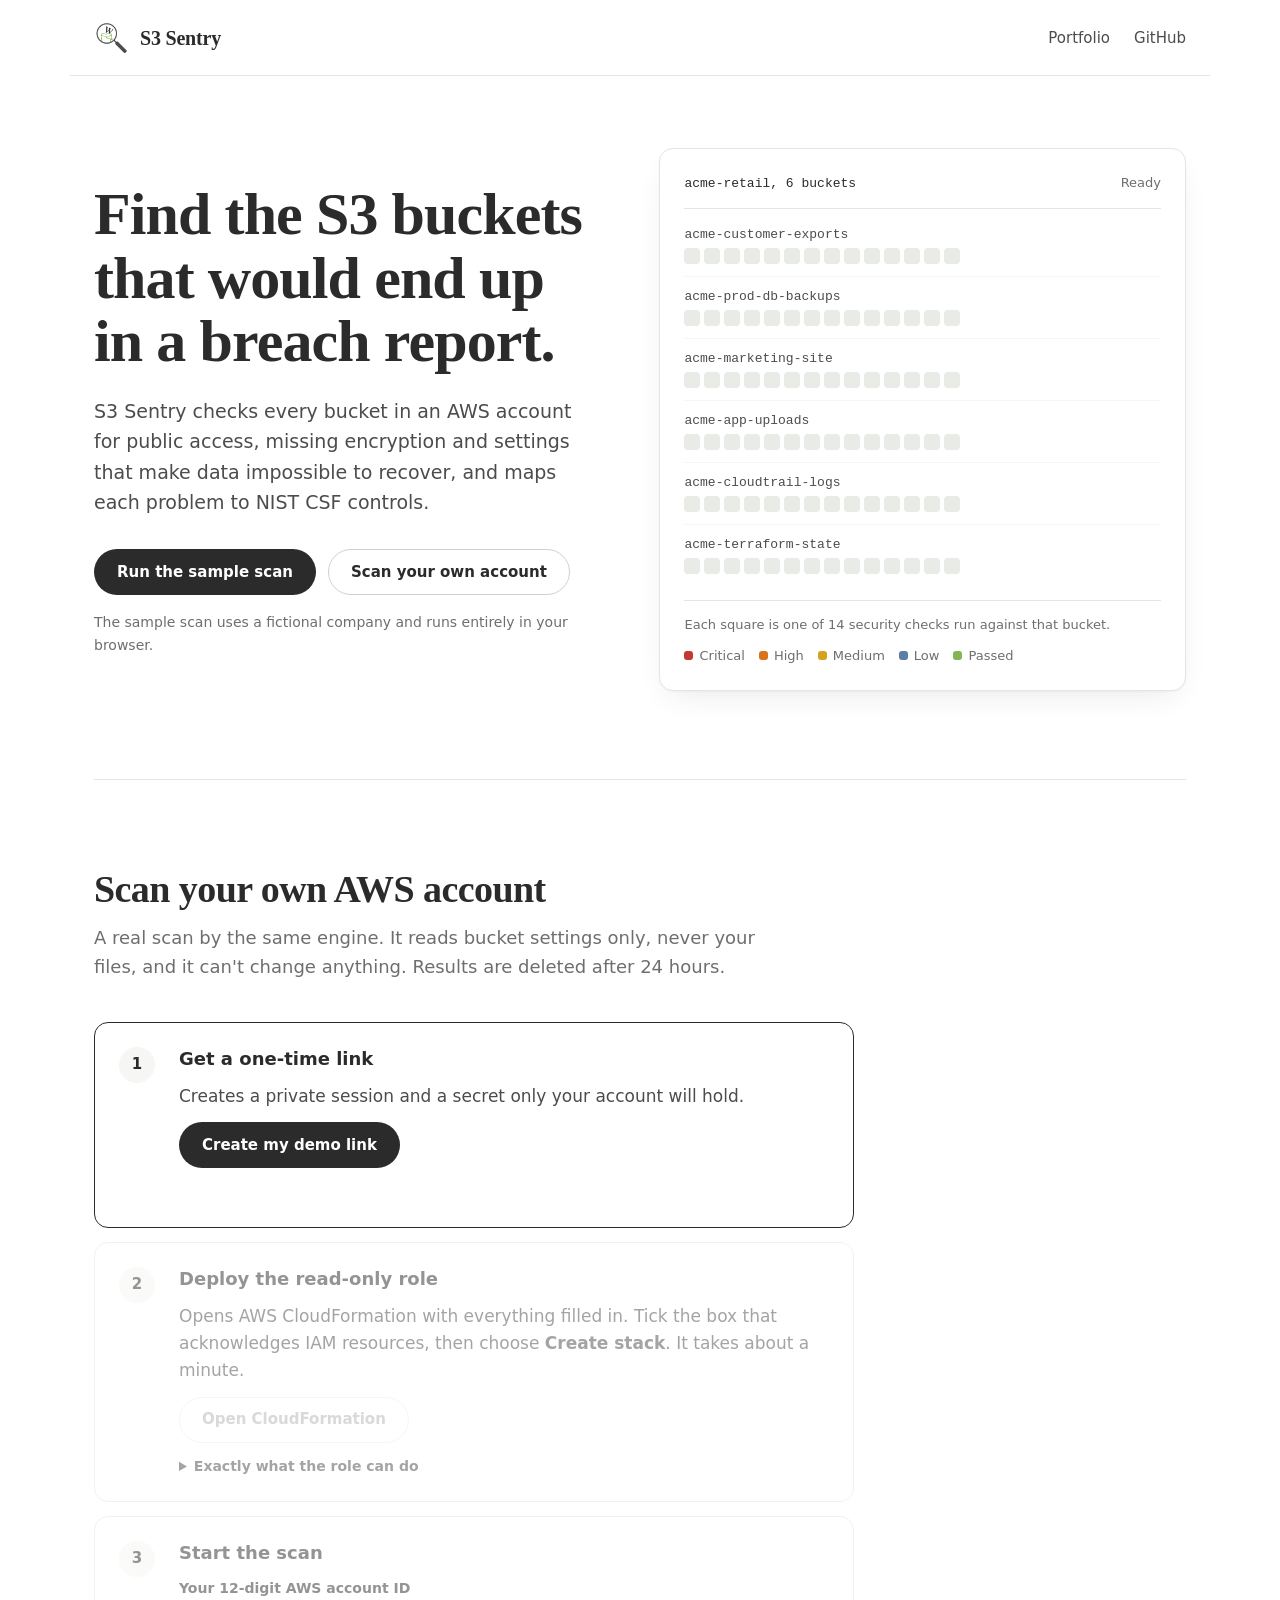
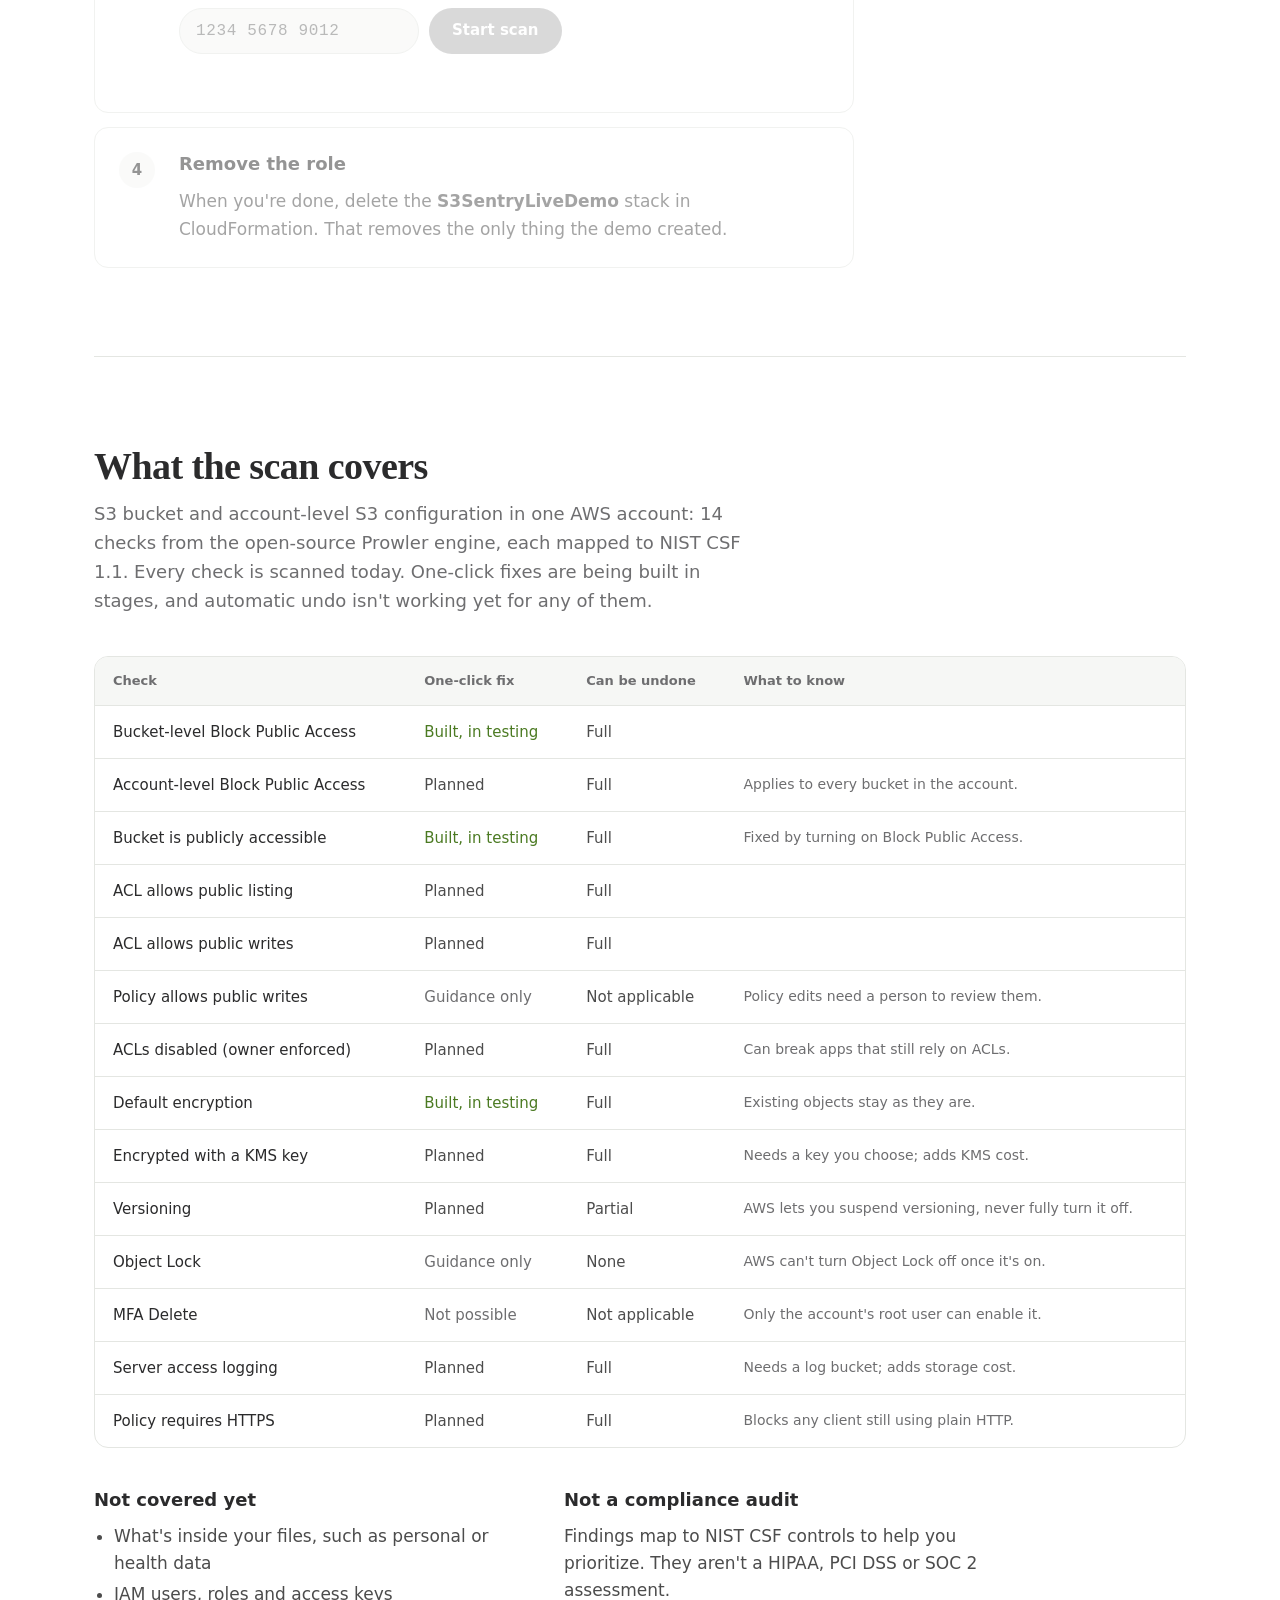
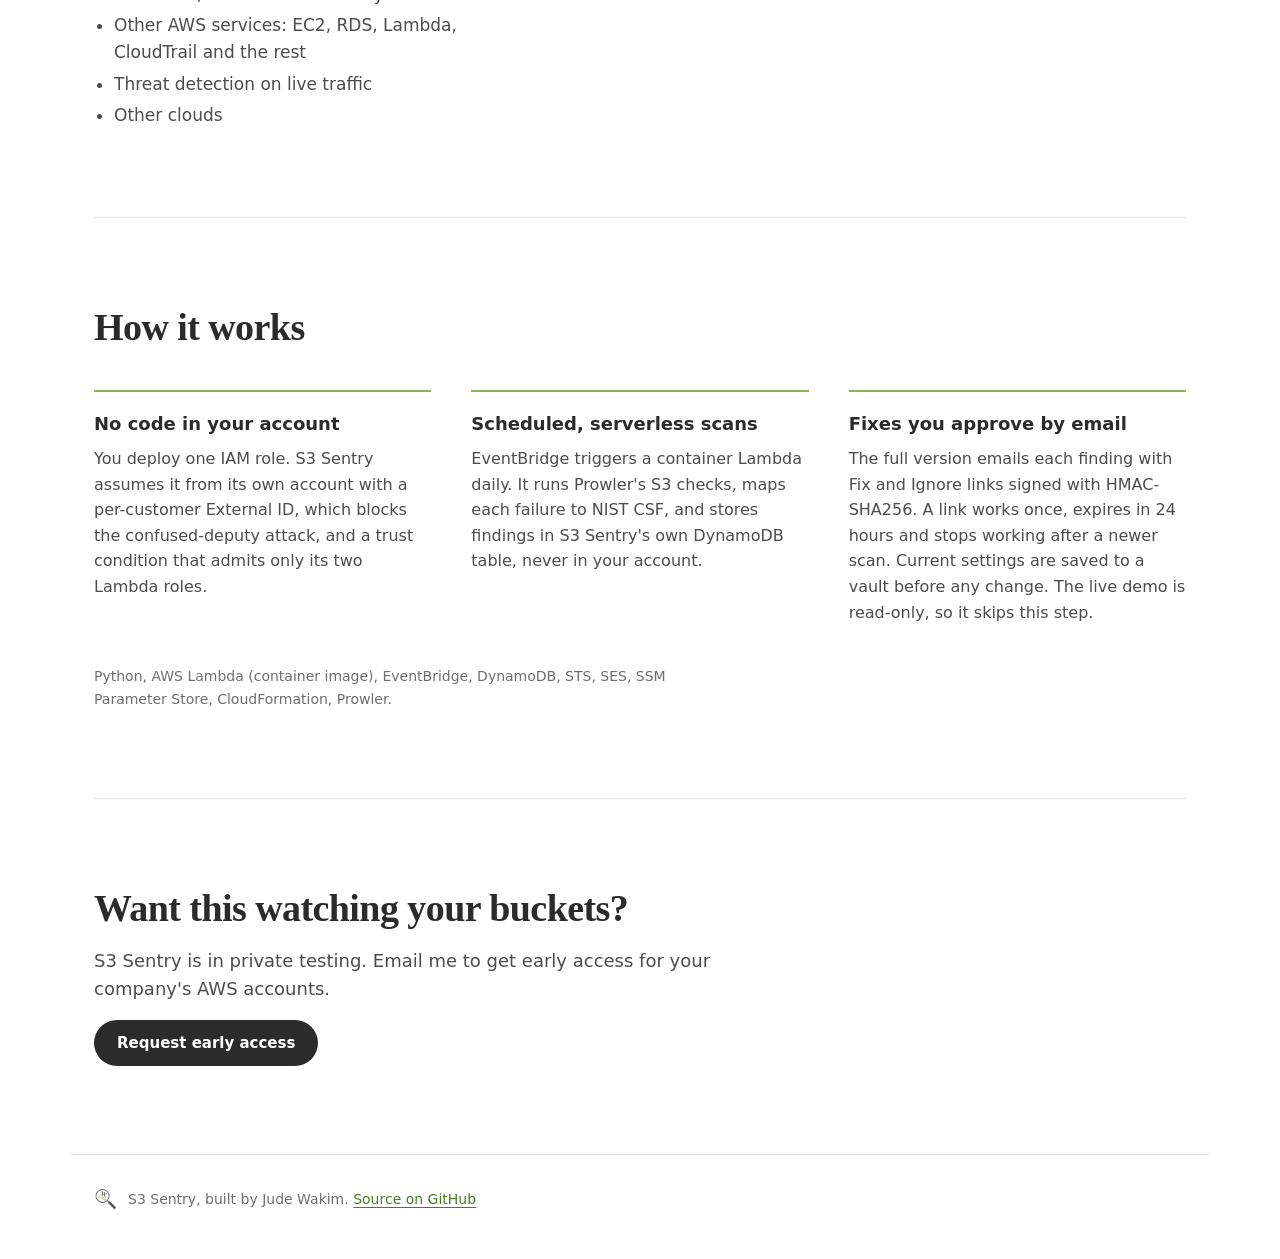
==== commit e8afbfe5: "docs: accurate README with architecture diagrams, roadmap, scan scope - README rewritten: status up " ====
--- a/web/index.html
+++ b/web/index.html
@@ -127,6 +127,53 @@
     </ol>
   </section>
 
+
+  <section class="coverage" id="coverage" aria-labelledby="coverage-title">
+    <div class="section-intro">
+      <h2 id="coverage-title">What the scan covers</h2>
+      <p>S3 bucket and account-level S3 configuration in one AWS account: 14 checks from the open-source Prowler engine, each mapped to NIST CSF 1.1. Every check is scanned today. One-click fixes are being built in stages, and automatic undo isn't working yet for any of them.</p>
+    </div>
+    <div class="table-wrap">
+      <table class="checks">
+        <thead>
+          <tr><th scope="col">Check</th><th scope="col">One-click fix</th><th scope="col">Can be undone</th><th scope="col">What to know</th></tr>
+        </thead>
+        <tbody>
+          <tr><th scope="row">Bucket-level Block Public Access</th><td data-label="One-click fix" data-v="built">Built, in testing</td><td data-label="Undo">Full</td><td data-label="What to know"></td></tr>
+          <tr><th scope="row">Account-level Block Public Access</th><td data-label="One-click fix" data-v="planned">Planned</td><td data-label="Undo">Full</td><td data-label="What to know">Applies to every bucket in the account.</td></tr>
+          <tr><th scope="row">Bucket is publicly accessible</th><td data-label="One-click fix" data-v="built">Built, in testing</td><td data-label="Undo">Full</td><td data-label="What to know">Fixed by turning on Block Public Access.</td></tr>
+          <tr><th scope="row">ACL allows public listing</th><td data-label="One-click fix" data-v="planned">Planned</td><td data-label="Undo">Full</td><td data-label="What to know"></td></tr>
+          <tr><th scope="row">ACL allows public writes</th><td data-label="One-click fix" data-v="planned">Planned</td><td data-label="Undo">Full</td><td data-label="What to know"></td></tr>
+          <tr><th scope="row">Policy allows public writes</th><td data-label="One-click fix" data-v="guidance-only">Guidance only</td><td data-label="Undo">Not applicable</td><td data-label="What to know">Policy edits need a person to review them.</td></tr>
+          <tr><th scope="row">ACLs disabled (owner enforced)</th><td data-label="One-click fix" data-v="planned">Planned</td><td data-label="Undo">Full</td><td data-label="What to know">Can break apps that still rely on ACLs.</td></tr>
+          <tr><th scope="row">Default encryption</th><td data-label="One-click fix" data-v="built">Built, in testing</td><td data-label="Undo">Full</td><td data-label="What to know">Existing objects stay as they are.</td></tr>
+          <tr><th scope="row">Encrypted with a KMS key</th><td data-label="One-click fix" data-v="planned">Planned</td><td data-label="Undo">Full</td><td data-label="What to know">Needs a key you choose; adds KMS cost.</td></tr>
+          <tr><th scope="row">Versioning</th><td data-label="One-click fix" data-v="planned">Planned</td><td data-label="Undo">Partial</td><td data-label="What to know">AWS lets you suspend versioning, never fully turn it off.</td></tr>
+          <tr><th scope="row">Object Lock</th><td data-label="One-click fix" data-v="guidance-only">Guidance only</td><td data-label="Undo">None</td><td data-label="What to know">AWS can't turn Object Lock off once it's on.</td></tr>
+          <tr><th scope="row">MFA Delete</th><td data-label="One-click fix" data-v="not-possible">Not possible</td><td data-label="Undo">Not applicable</td><td data-label="What to know">Only the account's root user can enable it.</td></tr>
+          <tr><th scope="row">Server access logging</th><td data-label="One-click fix" data-v="planned">Planned</td><td data-label="Undo">Full</td><td data-label="What to know">Needs a log bucket; adds storage cost.</td></tr>
+          <tr><th scope="row">Policy requires HTTPS</th><td data-label="One-click fix" data-v="planned">Planned</td><td data-label="Undo">Full</td><td data-label="What to know">Blocks any client still using plain HTTP.</td></tr>
+        </tbody>
+      </table>
+    </div>
+    <div class="scope-grid">
+      <div>
+        <h3>Not covered yet</h3>
+        <ul>
+          <li>What's inside your files, such as personal or health data</li>
+          <li>IAM users, roles and access keys</li>
+          <li>Other AWS services: EC2, RDS, Lambda, CloudTrail and the rest</li>
+          <li>Threat detection on live traffic</li>
+          <li>Other clouds</li>
+        </ul>
+      </div>
+      <div>
+        <h3>Not a compliance audit</h3>
+        <p>Findings map to NIST CSF controls to help you prioritize. They aren't a HIPAA, PCI DSS or SOC 2 assessment.</p>
+      </div>
+    </div>
+  </section>
+
   <section class="built" aria-labelledby="built-title">
     <div class="section-intro">
       <h2 id="built-title">How it works</h2>
@@ -146,6 +193,11 @@
       </div>
     </div>
     <p class="stack">Python, AWS Lambda (container image), EventBridge, DynamoDB, STS, SES, SSM Parameter Store, CloudFormation, Prowler.</p>
+  </section>
+  <section class="contact" aria-labelledby="contact-title">
+    <h2 id="contact-title">Want this watching your buckets?</h2>
+    <p>S3 Sentry is in private testing. Email me to get early access for your company's AWS accounts.</p>
+    <a class="btn primary" href="mailto:judewakim@wakimworks.com?subject=S3%20Sentry%20early%20access">Request early access</a>
   </section>
 </main>
 
--- a/web/styles.css
+++ b/web/styles.css
@@ -247,6 +247,28 @@
 .perm p { font-size: 15px; }
 .perm p + p { margin-top: 8px; }
 
+/* --------------------------------------------------------- coverage */
+.table-wrap { overflow-x: auto; border: 1px solid var(--line); border-radius: var(--r-lg); }
+.checks { width: 100%; border-collapse: collapse; font-size: 15px; min-width: 720px; }
+.checks th, .checks td { padding: 14px 18px; text-align: left; vertical-align: top; border-bottom: 1px solid var(--line); }
+.checks tbody tr:last-child th, .checks tbody tr:last-child td { border-bottom: 0; }
+.checks thead th { font-size: 13px; font-weight: 600; color: var(--muted); background: var(--wash); }
+.checks tbody th { font-weight: 500; color: var(--ink); }
+.checks td { color: var(--graphite); }
+.checks td:last-child { color: var(--muted); font-size: 14px; }
+.checks td[data-v] { white-space: nowrap; font-weight: 500; }
+.checks td[data-v="built"] { color: var(--green-ink); }
+.checks td[data-v="guidance-only"], .checks td[data-v="not-possible"] { color: var(--muted); }
+.scope-grid { display: grid; grid-template-columns: 1fr 1fr; gap: 40px; margin-top: 40px; max-width: 900px; }
+.scope-grid h3 { margin-bottom: 10px; }
+.scope-grid ul { margin: 0; padding-left: 20px; color: var(--graphite); }
+.scope-grid li + li { margin-top: 4px; }
+.scope-grid p { color: var(--graphite); }
+
+/* ---------------------------------------------------------- contact */
+.contact { display: grid; justify-items: start; gap: 16px; }
+.contact p { color: var(--graphite); font-size: 18px; max-width: 56ch; }
+
 /* ------------------------------------------------------------ built */
 .built-grid { display: grid; grid-template-columns: repeat(3, minmax(0, 1fr)); gap: 40px; margin-bottom: 40px; }
 .built-grid > div { padding-top: 20px; border-top: 2px solid var(--green); }
@@ -258,6 +280,7 @@
 @media (max-width: 940px) {
   .hero { grid-template-columns: 1fr; gap: 48px; }
   .built-grid { grid-template-columns: 1fr; gap: 28px; }
+  .scope-grid { grid-template-columns: 1fr; gap: 28px; }
 }
 @media (max-width: 560px) {
   body { font-size: 16px; }
@@ -272,6 +295,16 @@
   .bucket .pip { width: 100%; height: auto; aspect-ratio: 1; }
   .bucket { grid-template-columns: minmax(0, 1fr) 68px; }
   .finding { grid-template-columns: 1fr; gap: 10px; }
+  .table-wrap { overflow: visible; }
+  .checks { min-width: 0; }
+  .checks thead { display: none; }
+  .checks tr { display: grid; gap: 4px; padding: 14px 16px; border-bottom: 1px solid var(--line); }
+  .checks tbody tr:last-child { border-bottom: 0; }
+  .checks th, .checks td { padding: 0; border: 0; }
+  .checks td { display: flex; gap: 8px; font-size: 14px; }
+  .checks td::before { content: attr(data-label) ":"; color: var(--muted); min-width: 92px; }
+  .checks td:empty, .checks td[data-label="What to know"]:empty { display: none; }
+  .checks td[data-label="What to know"]::before { content: none; }
   .diff { grid-template-columns: 1fr; }
   .step { grid-template-columns: 1fr; gap: 12px; padding: 18px; }
   #account-id { width: 100%; }
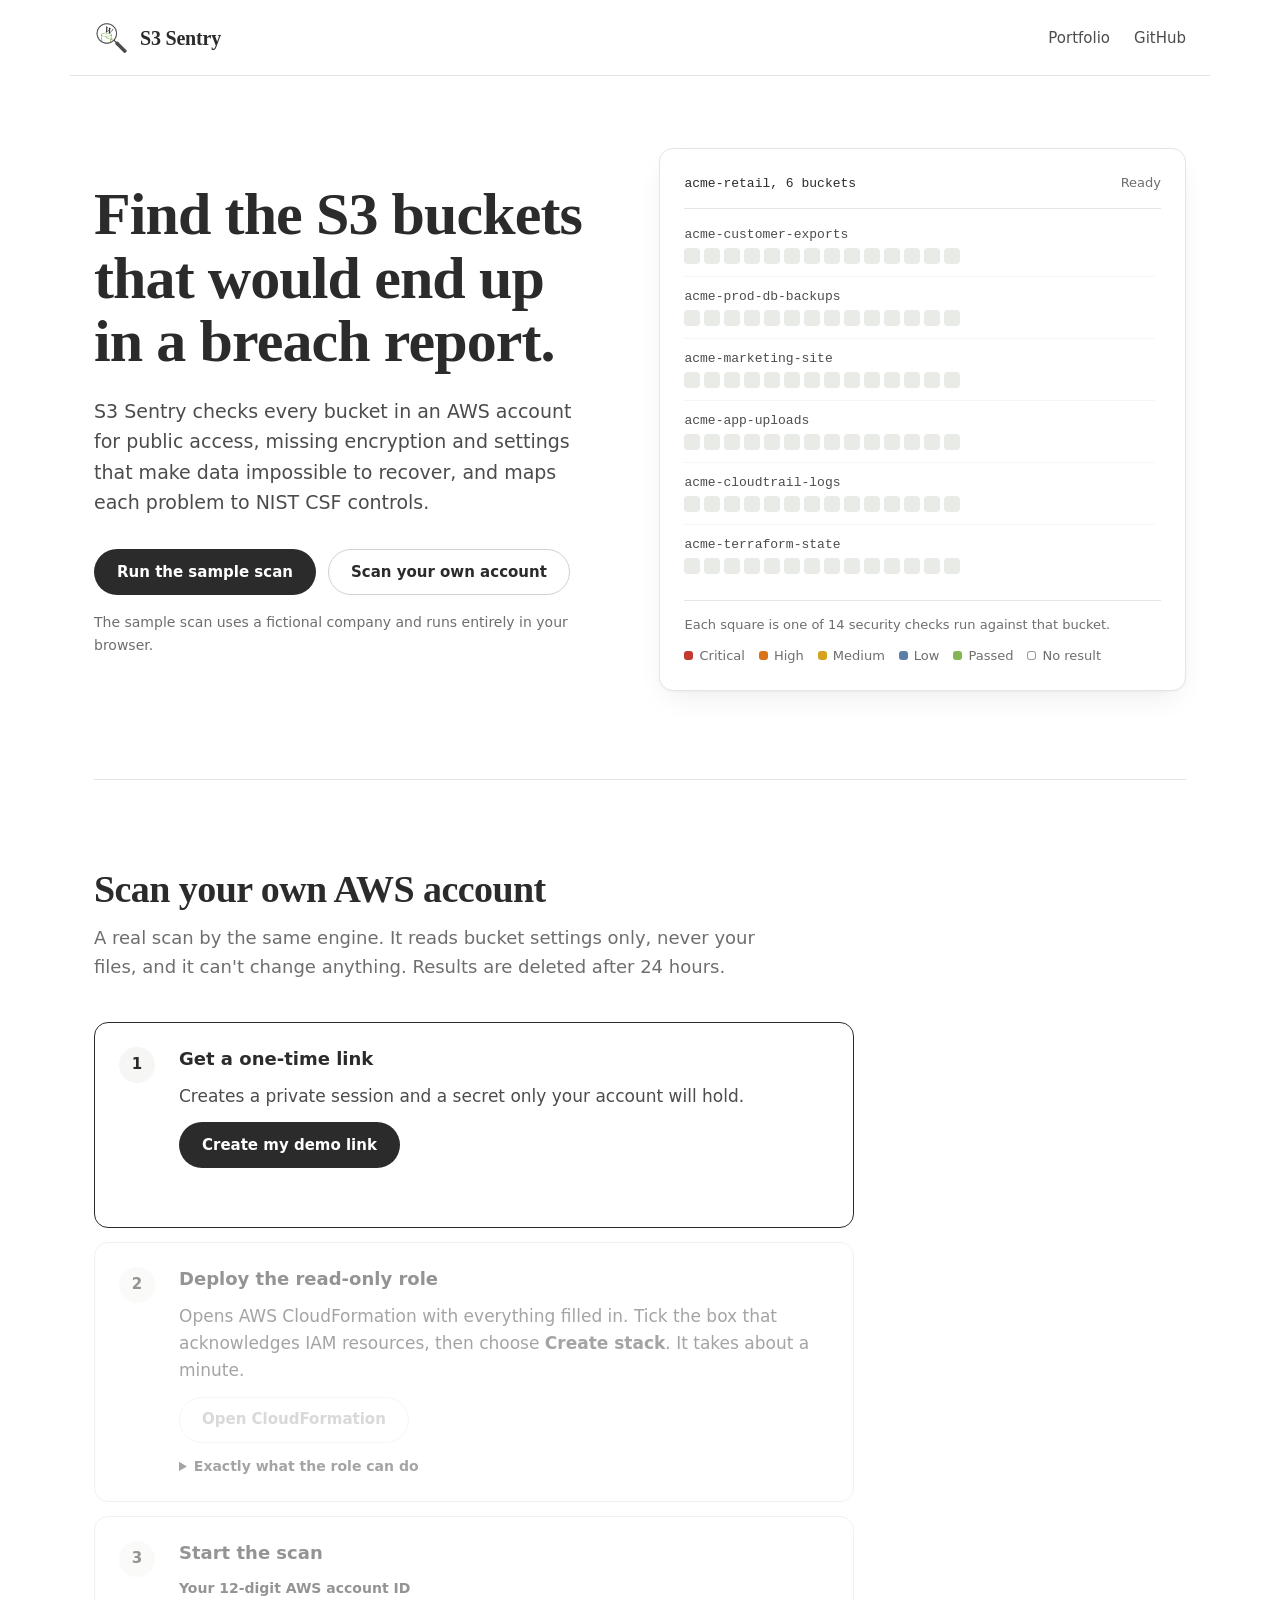
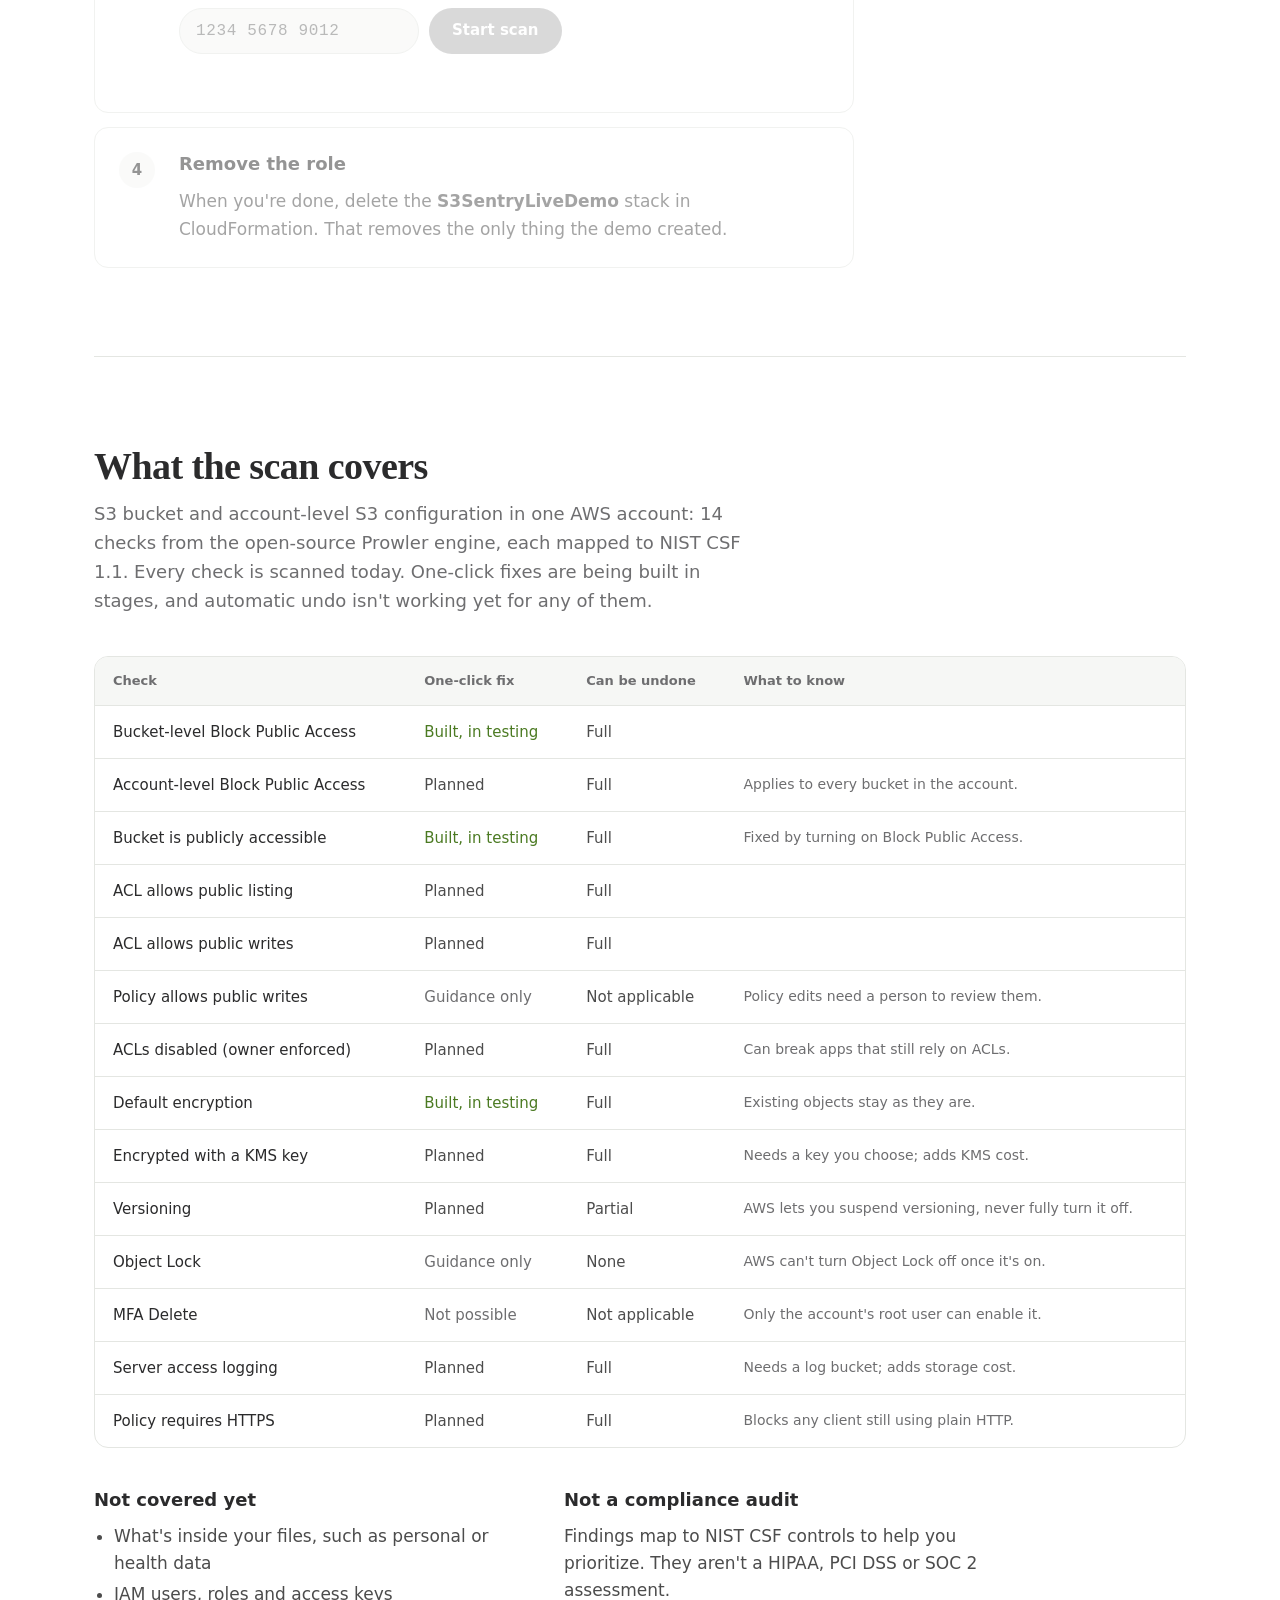
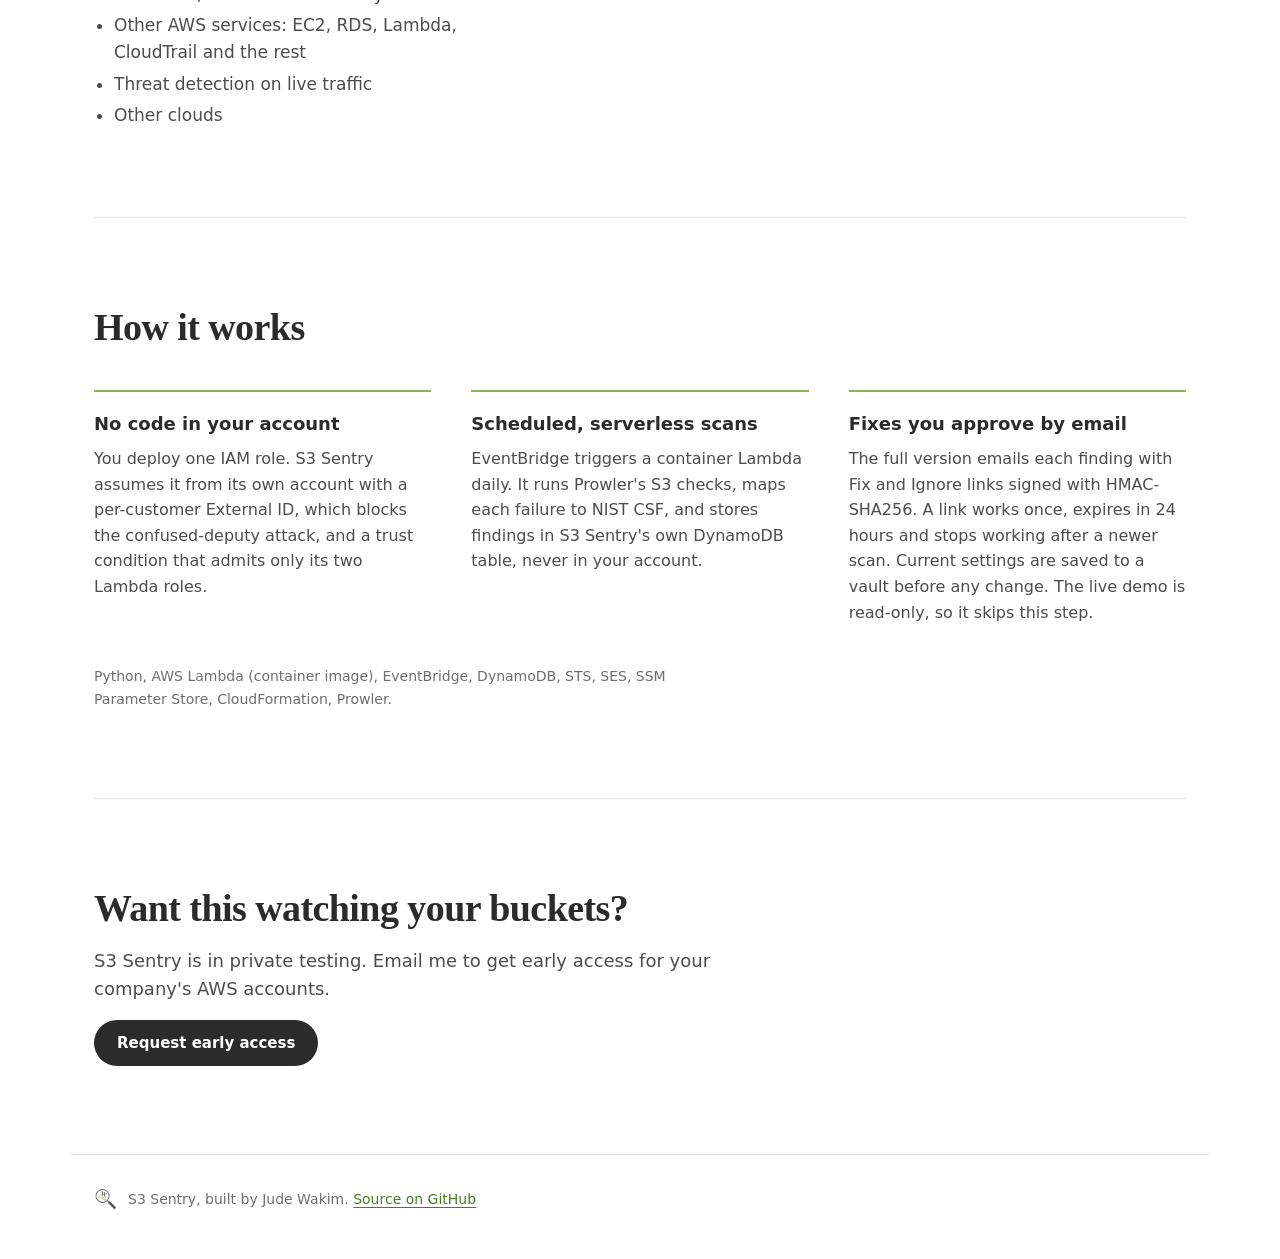
==== commit 7281bd18: "fix: report passed checks; scrollable bucket wall; accurate counts - Remove Prowler --quiet. In Prow" ====
--- a/web/index.html
+++ b/web/index.html
@@ -22,7 +22,7 @@
     <span>S3 Sentry</span>
   </a>
   <nav aria-label="Project links">
-    <a href="../">Portfolio</a>
+    <a href="https://wakimworks.com/judewakim/">Portfolio</a>
     <a href="https://github.com/Judewakim/s3-misconfig">GitHub</a>
   </nav>
 </header>
@@ -53,6 +53,7 @@
           <span class="key"><i class="dot" data-k="medium"></i>Medium</span>
           <span class="key"><i class="dot" data-k="low"></i>Low</span>
           <span class="key"><i class="dot" data-k="pass"></i>Passed</span>
+          <span class="key"><i class="dot" data-k="na"></i>No result</span>
         </span>
       </figcaption>
     </figure>
--- a/web/styles.css
+++ b/web/styles.css
@@ -112,7 +112,14 @@
 }
 #wall-account { font: 500 13px var(--mono); color: var(--ink); }
 #wall-progress { white-space: nowrap; }
-.wall { list-style: none; margin: 0; padding: 0; }
+/* Fixed-height window: about six buckets visible, the rest scroll inside. */
+.wall {
+  list-style: none; margin: 0; padding: 0 6px 0 0;
+  max-height: 372px; overflow-y: auto; overscroll-behavior: contain;
+  scrollbar-width: thin; scrollbar-color: #c9ccc5 transparent;
+}
+.wall::-webkit-scrollbar { width: 6px; }
+.wall::-webkit-scrollbar-thumb { background: #c9ccc5; border-radius: 3px; }
 .bucket {
   display: grid; grid-template-columns: auto 1fr; gap: 6px 16px; align-items: center;
   padding: 12px 0; border-bottom: 1px solid var(--wash);
@@ -134,7 +141,7 @@
 .pip.on[data-status="FAIL"][data-sev="high"] { background: var(--high); }
 .pip.on[data-status="FAIL"][data-sev="medium"] { background: var(--medium); }
 .pip.on[data-status="FAIL"][data-sev="low"] { background: var(--low); }
-.pip.on[data-status="NA"] { background: transparent; box-shadow: inset 0 0 0 1px var(--line); }
+.pip.on[data-status="NA"] { background: transparent; box-shadow: inset 0 0 0 1px #c9ccc5; }
 .verdict { font-size: 13px; font-weight: 600; color: var(--muted); }
 .bucket[data-worst="critical"] .verdict { color: var(--critical); }
 .bucket[data-worst="high"] .verdict { color: #b45d12; }
@@ -156,6 +163,7 @@
 .dot[data-k="medium"] { background: var(--medium); }
 .dot[data-k="low"] { background: var(--low); }
 .dot[data-k="pass"] { background: var(--green); }
+.dot[data-k="na"] { box-shadow: inset 0 0 0 1px #9a9d97; }
 
 /* --------------------------------------------------------- findings */
 .results-head {
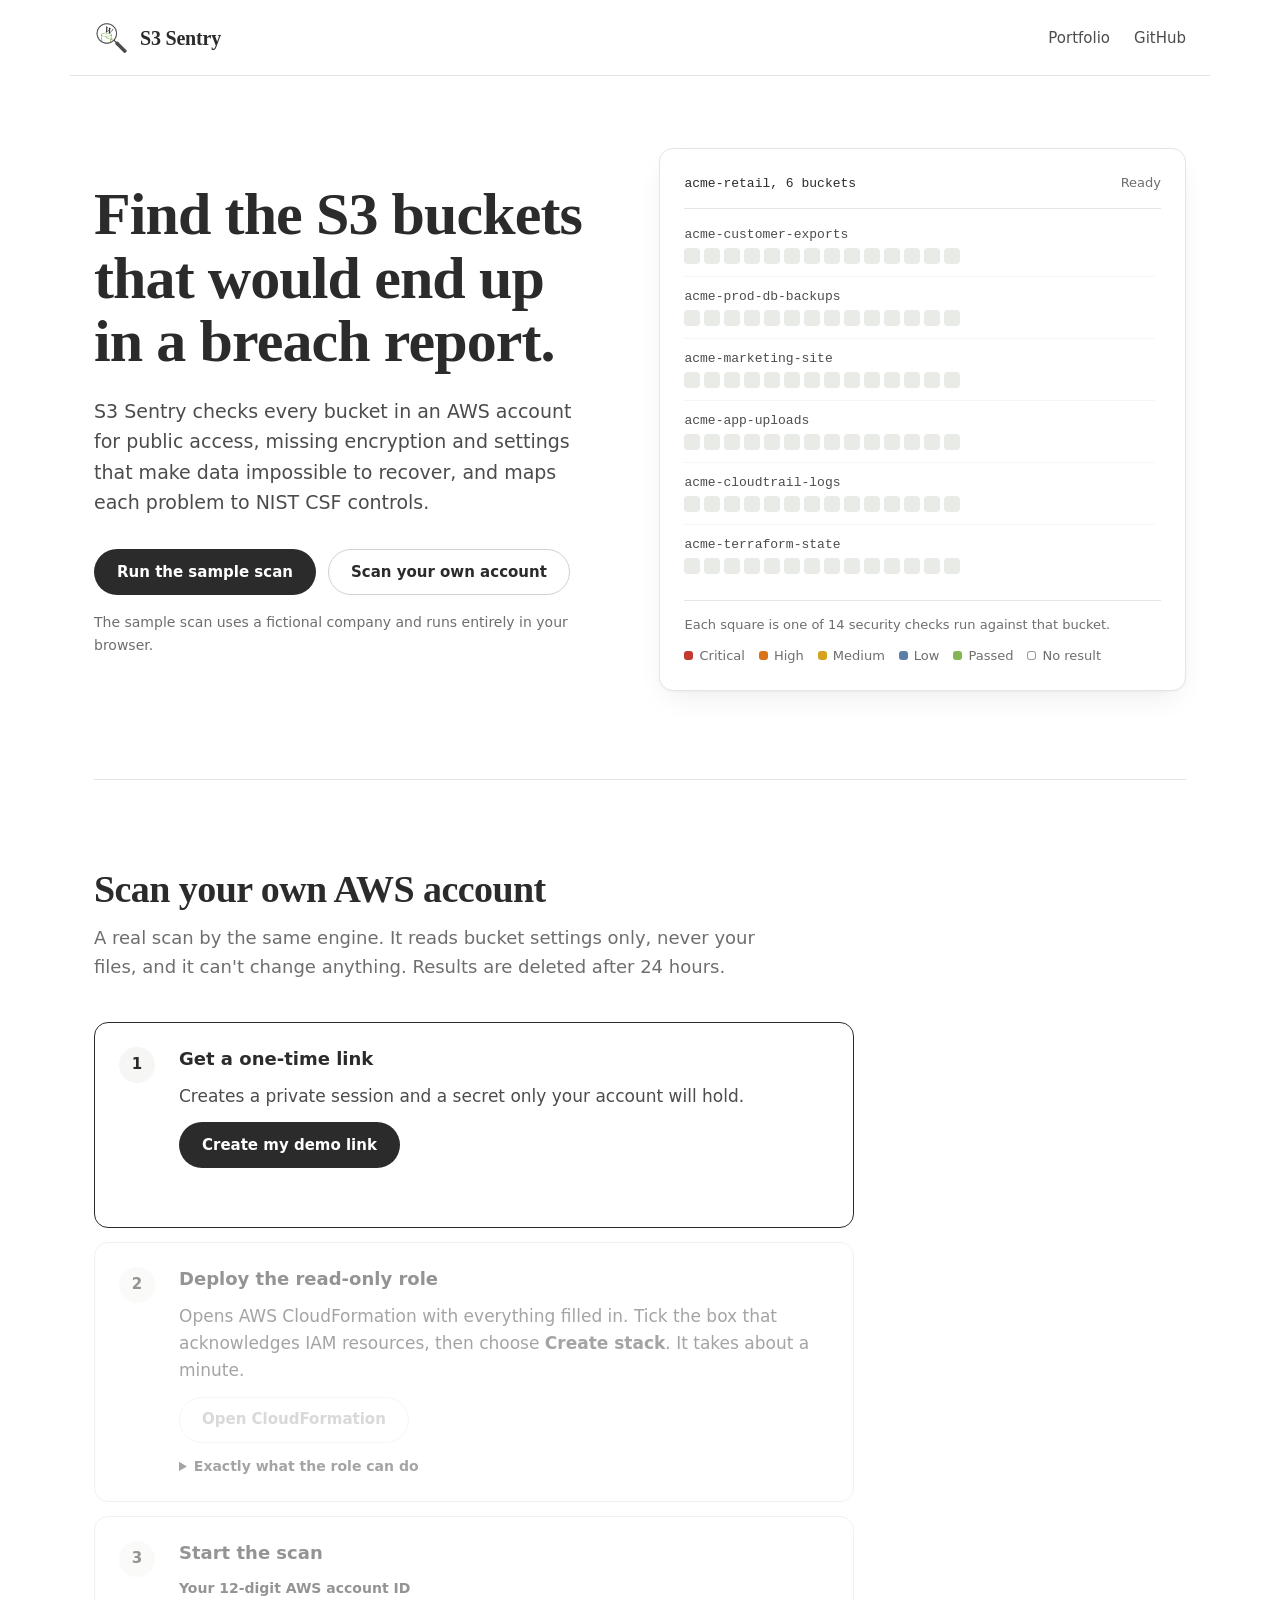
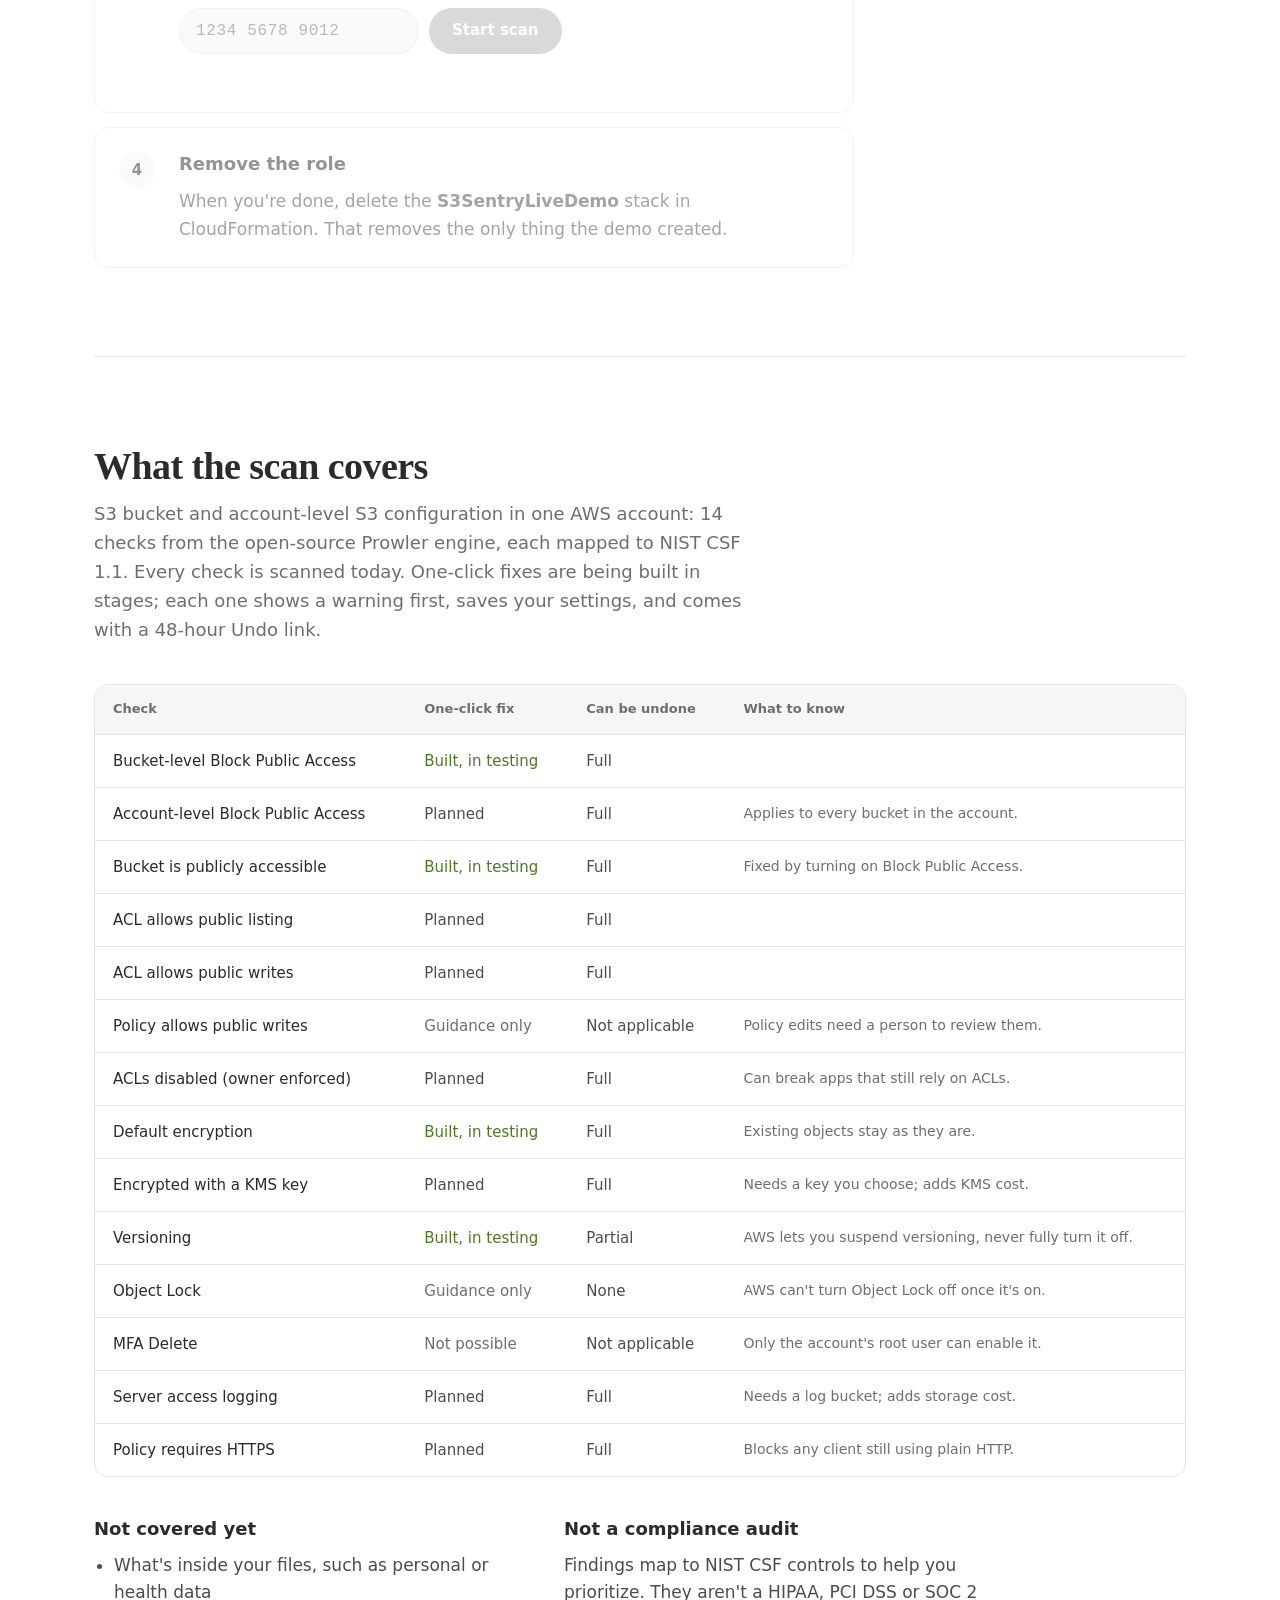
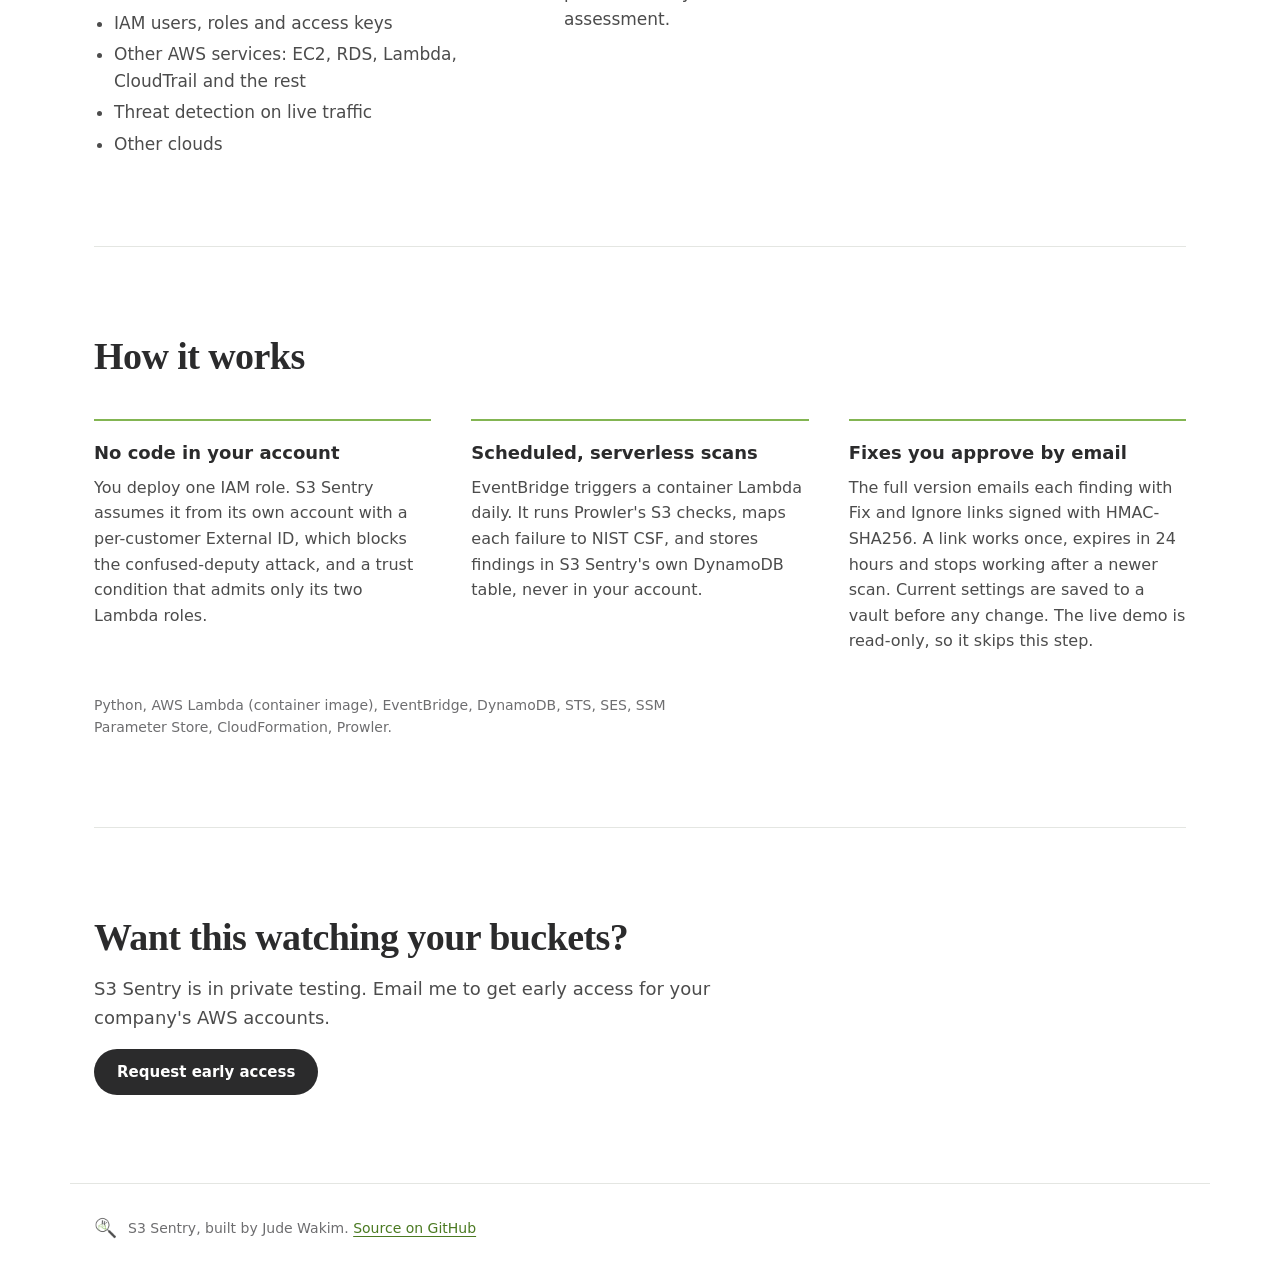
==== commit 3ca3d423: "feat(remediation): trustworthy fix, undo, ignore and action log Remediation framework (remediation/)" ====
--- a/web/index.html
+++ b/web/index.html
@@ -132,7 +132,7 @@
   <section class="coverage" id="coverage" aria-labelledby="coverage-title">
     <div class="section-intro">
       <h2 id="coverage-title">What the scan covers</h2>
-      <p>S3 bucket and account-level S3 configuration in one AWS account: 14 checks from the open-source Prowler engine, each mapped to NIST CSF 1.1. Every check is scanned today. One-click fixes are being built in stages, and automatic undo isn't working yet for any of them.</p>
+      <p>S3 bucket and account-level S3 configuration in one AWS account: 14 checks from the open-source Prowler engine, each mapped to NIST CSF 1.1. Every check is scanned today. One-click fixes are being built in stages; each one shows a warning first, saves your settings, and comes with a 48-hour Undo link.</p>
     </div>
     <div class="table-wrap">
       <table class="checks">
@@ -149,7 +149,7 @@
           <tr><th scope="row">ACLs disabled (owner enforced)</th><td data-label="One-click fix" data-v="planned">Planned</td><td data-label="Undo">Full</td><td data-label="What to know">Can break apps that still rely on ACLs.</td></tr>
           <tr><th scope="row">Default encryption</th><td data-label="One-click fix" data-v="built">Built, in testing</td><td data-label="Undo">Full</td><td data-label="What to know">Existing objects stay as they are.</td></tr>
           <tr><th scope="row">Encrypted with a KMS key</th><td data-label="One-click fix" data-v="planned">Planned</td><td data-label="Undo">Full</td><td data-label="What to know">Needs a key you choose; adds KMS cost.</td></tr>
-          <tr><th scope="row">Versioning</th><td data-label="One-click fix" data-v="planned">Planned</td><td data-label="Undo">Partial</td><td data-label="What to know">AWS lets you suspend versioning, never fully turn it off.</td></tr>
+          <tr><th scope="row">Versioning</th><td data-label="One-click fix" data-v="built">Built, in testing</td><td data-label="Undo">Partial</td><td data-label="What to know">AWS lets you suspend versioning, never fully turn it off.</td></tr>
           <tr><th scope="row">Object Lock</th><td data-label="One-click fix" data-v="guidance-only">Guidance only</td><td data-label="Undo">None</td><td data-label="What to know">AWS can't turn Object Lock off once it's on.</td></tr>
           <tr><th scope="row">MFA Delete</th><td data-label="One-click fix" data-v="not-possible">Not possible</td><td data-label="Undo">Not applicable</td><td data-label="What to know">Only the account's root user can enable it.</td></tr>
           <tr><th scope="row">Server access logging</th><td data-label="One-click fix" data-v="planned">Planned</td><td data-label="Undo">Full</td><td data-label="What to know">Needs a log bucket; adds storage cost.</td></tr>
